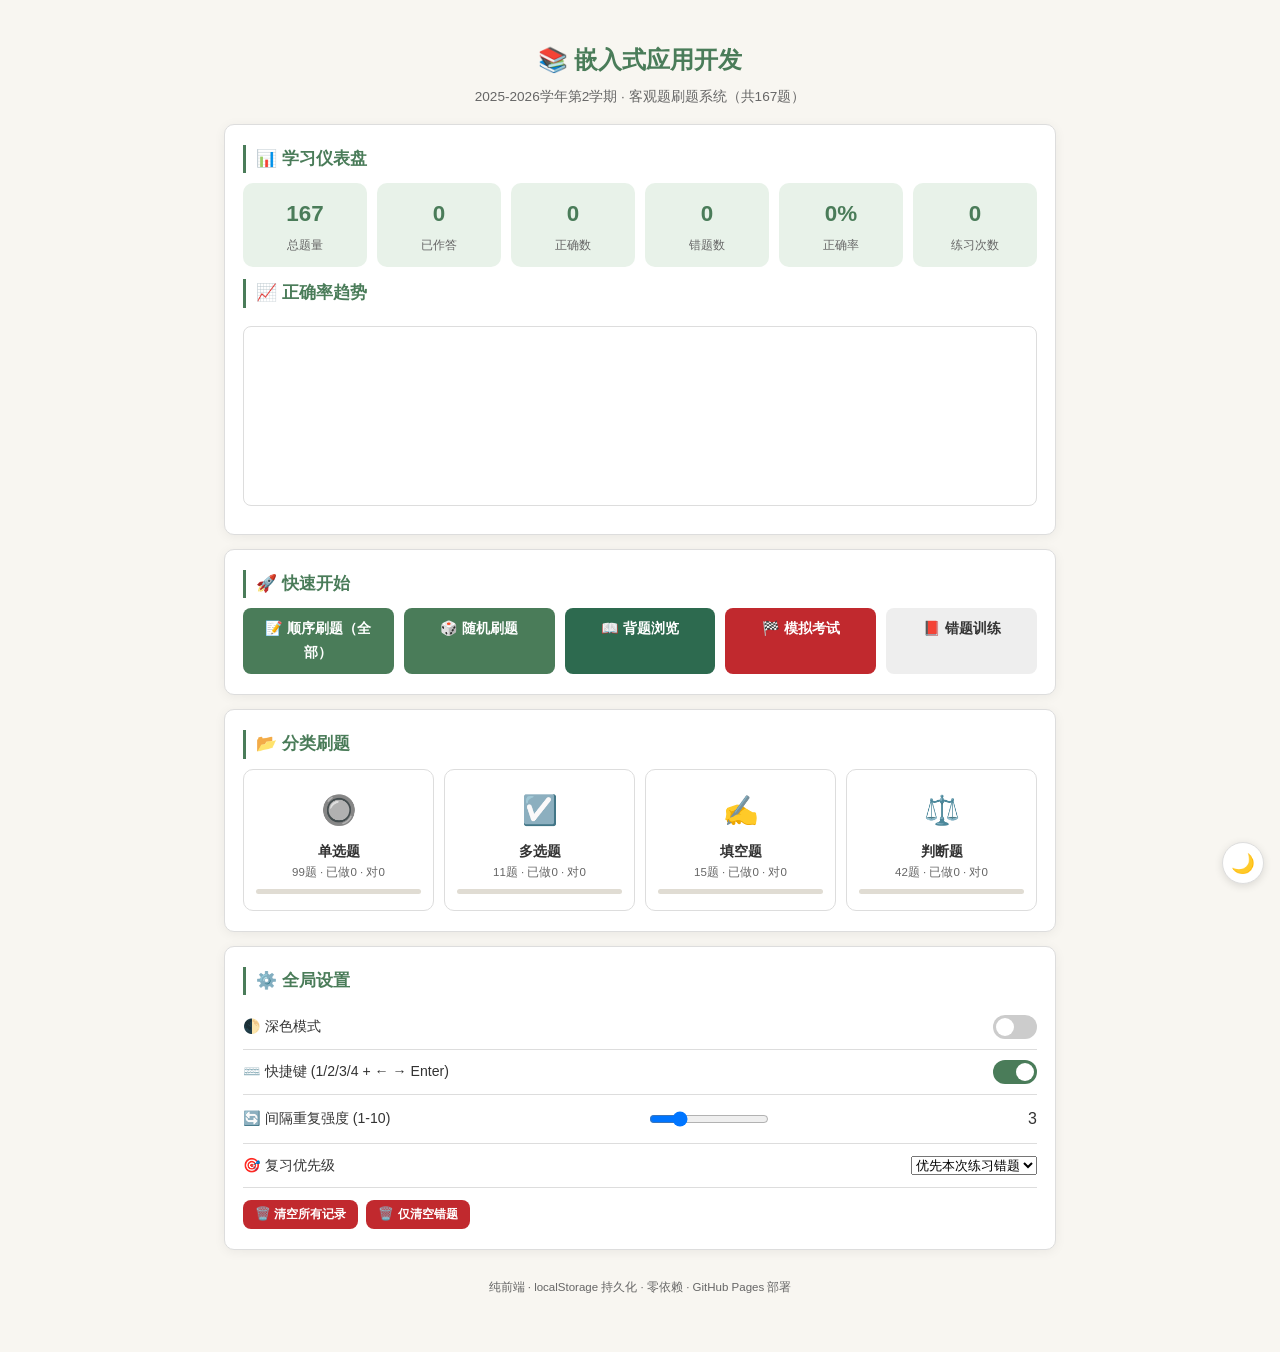
==== index.html @ 5c4a4a1e "feat: 嵌入式应用开发刷题系统 - 167道题库全功能上线" ====
<!DOCTYPE html>
<html lang="zh-CN">
<head>
  <meta charset="UTF-8">
  <meta name="viewport" content="width=device-width, initial-scale=1.0">
  <title>嵌入式应用开发 · 刷题系统</title>
  <link rel="stylesheet" href="css/style.css">
</head>
<body>
  <div class="container">
    <header class="header">
      <h1>📚 嵌入式应用开发</h1>
      <p class="subtitle">2025-2026学年第2学期 · 客观题刷题系统（共167题）</p>
    </header>
    <!-- 统计仪表盘 -->
    <div class="card">
      <h2>📊 学习仪表盘</h2>
      <div class="stat-grid" id="statGrid">
        <div class="stat-item"><div class="stat-num" id="stTotal">167</div><div class="stat-label">总题量</div></div>
        <div class="stat-item"><div class="stat-num" id="stAnswered">0</div><div class="stat-label">已作答</div></div>
        <div class="stat-item"><div class="stat-num" id="stCorrect">0</div><div class="stat-label">正确数</div></div>
        <div class="stat-item"><div class="stat-num" id="stWrong">0</div><div class="stat-label">错题数</div></div>
        <div class="stat-item"><div class="stat-num" id="stAccuracy">0%</div><div class="stat-label">正确率</div></div>
        <div class="stat-item"><div class="stat-num" id="stSessions">0</div><div class="stat-label">练习次数</div></div>
      </div>
      <!-- 趋势图 -->
      <h3 style="margin-top:12px;">📈 正确率趋势</h3>
      <canvas class="trend-chart" id="trendChart" width="600" height="180"></canvas>
    </div>
    <!-- 三大模式入口 -->
    <div class="card">
      <h2>🚀 快速开始</h2>
      <div style="display:grid;grid-template-columns:repeat(auto-fit,minmax(130px,1fr));gap:10px;">
        <a href="exam.html?type=all" class="btn btn-primary btn-block">📝 顺序刷题（全部）</a>
        <a href="exam.html?type=all&random=1" class="btn btn-primary btn-block">🎲 随机刷题</a>
        <a href="exam.html?type=all&mode=review" class="btn btn-success btn-block">📖 背题浏览</a>
        <a href="exam.html?type=all&mode=exam" class="btn btn-danger btn-block">🏁 模拟考试</a>
        <a href="wrong.html" class="btn btn-secondary btn-block">📕 错题训练 <span id="wrongBadge" class="badge badge-danger" style="display:none;">0</span></a>
      </div>
    </div>
    <!-- 题型入口 -->
    <div class="card">
      <h2>📂 分类刷题</h2>
      <div class="type-grid" id="typeGrid"></div>
    </div>
    <!-- 全局设置 -->
    <div class="card">
      <h2>⚙️ 全局设置</h2>
      <div class="setting-row">
        <label>🌓 深色模式</label>
        <label class="toggle-sw"><input type="checkbox" id="darkSwitch" onchange="DarkMode.toggle()"><span class="toggle-slider"></span></label>
      </div>
      <div class="setting-row">
        <label>⌨️ 快捷键 (1/2/3/4 + ← → Enter)</label>
        <label class="toggle-sw"><input type="checkbox" id="hkSwitch" checked onchange="toggleHotkey(this.checked)"><span class="toggle-slider"></span></label>
      </div>
      <div class="setting-row">
        <label>🔄 间隔重复强度 (1-10)</label>
        <input type="range" id="spacedIntensity" min="1" max="10" value="3" onchange="updateSpacedIntensity(this.value)">
        <span id="intensityLabel">3</span>
      </div>
      <div class="setting-row">
        <label>🎯 复习优先级</label>
        <select id="reviewPriority" onchange="updateReviewPriority(this.value)">
          <option value="recent">优先本次练习错题</option>
          <option value="all">优先全部历史错题</option>
        </select>
      </div>
      <div class="btn-group mt-12">
        <button class="btn btn-danger btn-sm" onclick="confirmClear('all')">🗑️ 清空所有记录</button>
        <button class="btn btn-danger btn-sm" onclick="confirmClear('wrong')">🗑️ 仅清空错题</button>
      </div>
    </div>
    <footer class="footer"><p>纯前端 · localStorage 持久化 · 零依赖 · GitHub Pages 部署</p></footer>
  </div>
  <!-- 确认弹窗 -->
  <div class="modal-overlay" id="confirmModal" style="display:none;">
    <div class="modal-box">
      <h3 id="confirmTitle">确认操作</h3>
      <p id="confirmMsg"></p>
      <div class="modal-actions">
        <button class="btn btn-secondary btn-sm" onclick="closeModal()">取消</button>
        <button class="btn btn-danger btn-sm" id="confirmOk" onclick="execClear()">确认清除</button>
      </div>
    </div>
  </div>
  <script src="js/question.js"></script>
  <script src="js/storage.js"></script>
  <script src="js/common.js"></script>
  <script src="js/darkmode.js"></script>
  <script>
    Storage.init(); DarkMode.init();
    // 同步设置面板
    (function() {
      const pref = Storage.getPref();
      document.getElementById('darkSwitch').checked = pref.darkMode || false;
      document.getElementById('hkSwitch').checked = pref.hotkeyEnabled !== false;
      document.getElementById('spacedIntensity').value = pref.spacedIntensity || 3;
      document.getElementById('intensityLabel').textContent = pref.spacedIntensity || 3;
      document.getElementById('reviewPriority').value = pref.reviewPriority || 'recent';
    })();
    window.toggleHotkey = function(v) { Storage.setPref({ hotkeyEnabled: v }); };
    window.updateSpacedIntensity = function(v) {
      document.getElementById('intensityLabel').textContent = v;
      Storage.setPref({ spacedIntensity: parseInt(v) });
    };
    window.updateReviewPriority = function(v) { Storage.setPref({ reviewPriority: v }); };
    // 确认弹窗
    let clearTarget = '';
    window.confirmClear = function(type) {
      clearTarget = type;
      const modal = document.getElementById('confirmModal');
      const title = document.getElementById('confirmTitle');
      const msg = document.getElementById('confirmMsg');
      if (type === 'all') {
        title.textContent = '清空所有记录';
        msg.textContent = '确定要清空所有作答记录、错题本和统计数据吗？此操作不可恢复！';
      } else {
        title.textContent = '清空错题本';
        msg.textContent = '确定要清空所有错题记录吗？作答记录和统计将保留。';
      }
      modal.style.display = 'flex';
    };
    window.closeModal = function() { document.getElementById('confirmModal').style.display = 'none'; };
    window.execClear = function() {
      if (clearTarget === 'all') { Storage.clearAllAnswers(); Storage.clearAllWrong(); Storage.clearProgress(); }
      else if (clearTarget === 'wrong') { Storage.clearAllWrong(); }
      document.getElementById('confirmModal').style.display = 'none';
      location.reload();
    };
    // 统计渲染
    (function renderDashboard() {
      let answered = 0, correct = 0;
      questionList.forEach(q => {
        const ans = Storage.getAnswer(q.id);
        if (ans) { answered++; if (Storage.checkCorrect(q.id, ans)) correct++; }
      });
      const wrongCount = Storage.getWrongList().length;
      document.getElementById('stTotal').textContent = questionList.length;
      document.getElementById('stAnswered').textContent = answered;
      document.getElementById('stCorrect').textContent = correct;
      document.getElementById('stWrong').textContent = answered - correct;
      document.getElementById('stAccuracy').textContent = answered > 0 ? ((correct / answered) * 100).toFixed(1) + '%' : '0%';
      const stats = Storage.getStats();
      document.getElementById('stSessions').textContent = stats.totalSessions || 0;
      const wb = document.getElementById('wrongBadge');
      if (wrongCount > 0) { wb.style.display = 'inline-block'; wb.textContent = wrongCount; }
      else wb.style.display = 'none';
      // 趋势图
      const canvas = document.getElementById('trendChart');
      if (stats.accuracyHistory && stats.accuracyHistory.length > 0) {
        const data = stats.accuracyHistory.map(d => ({ accuracy: d.accuracy }));
        App.drawTrendChart(canvas, data);
      }
      // 题型入口
      const grid = document.getElementById('typeGrid');
      const types = ['radio', 'checkbox', 'fill', 'judge'];
      types.forEach(t => {
        const qs = questionList.filter(q => q.type === t);
        let ans = 0, corr = 0;
        qs.forEach(q => { const a = Storage.getAnswer(q.id); if (a) { ans++; if (Storage.checkCorrect(q.id, a)) corr++; } });
        const pct = qs.length > 0 ? Math.round((ans / qs.length) * 100) : 0;
        grid.innerHTML += `<a href="exam.html?type=${t}" class="type-card">
          <div class="type-icon">${App.getTypeIcon(t)}</div>
          <div class="type-name">${App.getTypeName(t)}</div>
          <div class="type-count">${qs.length}题 · 已做${ans} · 对${corr}</div>
          <div class="type-progress"><div class="fill-bar" style="width:${pct}%"></div></div></a>`;
      });
    })();
  </script>
</body>
</html>
---- css/style.css ----
/* ============================================
   嵌入式应用开发刷题系统 - 完整样式表
   浅色主题 + 深色主题 + 响应式
   ============================================ */
:root {
  --bg: #f8f6f1; --card: #ffffff; --text: #333333; --text2: #666666;
  --primary: #4a7c59; --primary-light: #e8f2e9; --primary-dark: #3a6647;
  --success: #2d6a4f; --success-bg: #d8f3dc; --success-border: #95d5b2;
  --danger: #c1292e; --danger-bg: #ffe5e5; --danger-border: #f5a3a3;
  --warn: #e09f3e; --warn-bg: #fff3cd; --border: #ddd; --shadow: 0 2px 12px rgba(0,0,0,0.06);
  --radius: 10px; --font: 'Segoe UI','PingFang SC','Microsoft YaHei',sans-serif;
  --mono: 'Cascadia Code','Consolas',monospace; --max-w: 860px;
  --toolbar-bg: #fff; --btn-bg: #eee; --btn-hover: #ddd;
}
body.dark {
  --bg: #1a1a2e; --card: #252547; --text: #e0e0e0; --text2: #999;
  --primary: #6abf8a; --primary-light: #1e3a2f; --primary-dark: #5aaf7a;
  --success: #52b788; --success-bg: #1b3a2b; --success-border: #2d6a4f;
  --danger: #f87171; --danger-bg: #3b1e1e; --danger-border: #7f1d1d;
  --warn: #fbbf24; --warn-bg: #3b2e0a; --border: #3a3a5c; --shadow: 0 2px 12px rgba(0,0,0,0.3);
  --toolbar-bg: #252547; --btn-bg: #333355; --btn-hover: #444466;
}
*,*::before,*::after{box-sizing:border-box;margin:0;padding:0}
html{font-size:16px;scroll-behavior:smooth}
body{font-family:var(--font);background:var(--bg);color:var(--text);line-height:1.7;min-height:100vh;transition:background .3s,color .3s}
.container{max-width:var(--max-w);margin:0 auto;padding:16px 14px 40px}
.header{text-align:center;padding:24px 12px 16px}
.header h1{font-size:1.5rem;font-weight:700;color:var(--primary);margin-bottom:4px}
.subtitle{font-size:.85rem;color:var(--text2)}
.card{background:var(--card);border:1px solid var(--border);border-radius:var(--radius);box-shadow:var(--shadow);padding:20px 18px;margin-bottom:14px;transition:background .3s,border-color .3s}
.card h2,.card h3{font-size:1.05rem;margin-bottom:10px;color:var(--primary);border-left:3px solid var(--primary);padding-left:10px}
.btn{display:inline-block;padding:9px 18px;border:none;border-radius:8px;font-size:.88rem;font-weight:600;cursor:pointer;text-decoration:none;text-align:center;transition:all .15s;font-family:var(--font)}
.btn-primary{background:var(--primary);color:#fff}.btn-primary:hover{opacity:.85}
.btn-secondary{background:var(--btn-bg);color:var(--text)}.btn-secondary:hover{background:var(--btn-hover)}
.btn-danger{background:var(--danger);color:#fff}.btn-danger:hover{opacity:.85}
.btn-success{background:var(--success);color:#fff}.btn-success:hover{opacity:.85}
.btn-sm{padding:6px 12px;font-size:.78rem}.btn-block{display:block;width:100%}
.btn-group{display:flex;flex-wrap:wrap;gap:8px}
/* Stats grid */
.stat-grid{display:grid;grid-template-columns:repeat(auto-fit,minmax(90px,1fr));gap:10px;margin-bottom:12px}
.stat-item{text-align:center;padding:12px 6px;background:var(--primary-light);border-radius:var(--radius)}
.stat-num{font-size:1.4rem;font-weight:700;color:var(--primary)}
.stat-label{font-size:.72rem;color:var(--text2);margin-top:2px}
/* Type cards */
.type-grid{display:grid;grid-template-columns:repeat(auto-fit,minmax(130px,1fr));gap:10px}
.type-card{display:block;background:var(--card);border:1px solid var(--border);border-radius:var(--radius);padding:16px 12px;text-align:center;text-decoration:none;color:var(--text);transition:transform .15s,box-shadow .15s}
.type-card:hover{transform:translateY(-2px);box-shadow:0 4px 16px rgba(0,0,0,.1)}
.type-icon{font-size:1.8rem;margin-bottom:4px}
.type-name{font-weight:600;font-size:.9rem}.type-count{font-size:.72rem;color:var(--text2)}
.type-progress{height:5px;background:#e0dcd3;border-radius:3px;overflow:hidden;margin-top:6px}
.type-progress .fill-bar{height:100%;background:var(--primary);border-radius:3px;transition:width .3s}
/* Toolbar */
.toolbar{display:flex;flex-wrap:wrap;gap:8px;align-items:center;padding:10px 0;border-bottom:1px solid var(--border);margin-bottom:12px;background:var(--toolbar-bg);position:sticky;top:0;z-index:100}
.filter-group{display:flex;gap:4px;flex-wrap:wrap}
.filter-btn{padding:5px 12px;border:1px solid var(--border);border-radius:18px;background:var(--card);font-size:.78rem;cursor:pointer;white-space:nowrap;color:var(--text);transition:all .15s}
.filter-btn.active{background:var(--primary);color:#fff;border-color:var(--primary)}
.tool-actions{margin-left:auto;display:flex;gap:8px;align-items:center;flex-wrap:wrap}
/* Progress bar */
.progress-bar{width:100%;height:8px;background:#e0dcd3;border-radius:4px;overflow:hidden;margin-bottom:8px}
.progress-bar .fill{height:100%;background:var(--primary);border-radius:4px;transition:width .3s}
.progress-text{font-size:.8rem;color:var(--text2);margin-bottom:8px;display:flex;justify-content:space-between}
/* Question card */
.q-card{background:var(--card);border:2px solid var(--border);border-radius:var(--radius);box-shadow:var(--shadow);padding:20px 18px;margin-bottom:12px;min-height:180px;transition:border-color .2s}
.q-card.correct{border-color:var(--success);background:var(--success-bg)}
.q-card.wrong{border-color:var(--danger);background:var(--danger-bg)}
.q-header{display:flex;justify-content:space-between;align-items:center;margin-bottom:10px}
.q-badge{font-size:.72rem;background:var(--primary-light);color:var(--primary);padding:2px 10px;border-radius:10px;font-weight:600}
.q-id{font-size:.8rem;color:var(--text2)}
.q-title{font-size:.98rem;font-weight:500;margin-bottom:10px;line-height:1.7;word-break:break-word}
.q-img-wrap{text-align:center;margin-bottom:10px}
.q-img-wrap img{max-width:100%;max-height:350px;border-radius:6px;border:1px solid var(--border)}
/* Options */
.options-list{list-style:none;display:flex;flex-direction:column;gap:7px;margin-bottom:12px}
.opt-item{display:flex;align-items:flex-start;gap:10px;padding:10px 14px;border:1px solid var(--border);border-radius:8px;cursor:pointer;transition:all .15s;background:var(--card)}
.opt-item:hover{background:var(--btn-bg)}
.opt-item.selected{background:var(--primary-light);border-color:var(--primary)}
.opt-item.correct-opt{background:var(--success-bg);border-color:var(--success)}
.opt-item.wrong-opt{background:var(--danger-bg);border-color:var(--danger)}
.opt-letter{font-weight:700;min-width:22px;color:var(--primary);font-size:.9rem}
.opt-text{flex:1;word-break:break-word;font-size:.9rem}
/* Fill */
.fill-area textarea{width:100%;min-height:72px;padding:10px;border:1px solid var(--border);border-radius:8px;font-family:var(--font);font-size:.9rem;resize:vertical;background:var(--card);color:var(--text)}
.fill-area textarea:focus{outline:none;border-color:var(--primary)}
.fill-hint{font-size:.72rem;color:var(--text2);margin-top:3px}
/* Judge */
.judge-actions{display:flex;gap:10px;margin-bottom:12px}
.judge-btn{flex:1;padding:11px;border:2px solid var(--border);border-radius:8px;font-size:.95rem;font-weight:600;cursor:pointer;background:var(--card);color:var(--text);transition:all .15s}
.judge-btn:hover{background:var(--btn-bg)}
.judge-btn.sel-right{border-color:var(--success);background:var(--success-bg);color:var(--success)}
.judge-btn.sel-wrong{border-color:var(--danger);background:var(--danger-bg);color:var(--danger)}
/* Answer reveal */
.answer-box{margin-top:10px;padding:12px 14px;background:var(--primary-light);border-radius:8px;border-left:3px solid var(--primary);font-size:.85rem}
.answer-box .ref{font-weight:600;color:var(--primary)}
.answer-box .user{color:var(--text2)}
/* Note & Tags */
.note-area{margin-top:10px}
.note-area textarea{width:100%;min-height:50px;padding:8px;border:1px solid var(--border);border-radius:6px;font-size:.82rem;resize:vertical;background:var(--card);color:var(--text);font-family:var(--font)}
.note-area textarea:focus{outline:none;border-color:var(--primary)}
.tag-area{display:flex;flex-wrap:wrap;gap:6px;margin-top:8px;align-items:center}
.tag{display:inline-block;padding:3px 10px;border-radius:12px;font-size:.72rem;cursor:pointer;border:1px solid var(--border);background:var(--btn-bg);color:var(--text);transition:all .15s}
.tag.active{background:var(--primary);color:#fff;border-color:var(--primary)}
.tag-add-btn{padding:3px 10px;font-size:.72rem;border:1px dashed var(--border);border-radius:12px;cursor:pointer;background:none;color:var(--text2)}
.collect-btn{font-size:.88rem;cursor:pointer;padding:4px 10px;border:1px solid var(--border);border-radius:14px;background:var(--card);color:var(--text);transition:all .15s}
.collect-btn.active{background:var(--warn-bg);border-color:var(--warn);color:var(--warn)}
/* Answer sheet grid */
.sheet-grid{display:flex;flex-wrap:wrap;gap:4px;margin-bottom:10px}
.sheet-item{width:32px;height:32px;display:flex;align-items:center;justify-content:center;border-radius:6px;font-size:.7rem;font-weight:600;cursor:pointer;border:1px solid var(--border);transition:all .15s;color:var(--text);background:var(--card)}
.sheet-item:hover{transform:scale(1.1)}
.sheet-item.done-correct{background:var(--success-bg);border-color:var(--success);color:var(--success)}
.sheet-item.done-wrong{background:var(--danger-bg);border-color:var(--danger);color:var(--danger)}
.sheet-item.current{border-width:2px;border-color:var(--primary);box-shadow:0 0 0 2px var(--primary-light)}
/* Modal */
.modal-overlay{position:fixed;top:0;left:0;right:0;bottom:0;background:rgba(0,0,0,.4);z-index:999;display:flex;align-items:center;justify-content:center}
.modal-box{background:var(--card);border-radius:var(--radius);padding:24px;max-width:420px;width:90%;box-shadow:0 8px 30px rgba(0,0,0,.2);color:var(--text)}
.modal-box h3{margin-bottom:12px;border:none;padding:0;font-size:1.1rem}
.modal-box p{margin-bottom:14px;font-size:.88rem;color:var(--text2)}
.modal-actions{display:flex;gap:10px;justify-content:flex-end}
/* Toggle switch */
.toggle-sw{position:relative;display:inline-block;width:44px;height:24px}
.toggle-sw input{opacity:0;width:0;height:0}
.toggle-slider{position:absolute;cursor:pointer;top:0;left:0;right:0;bottom:0;background:#ccc;border-radius:24px;transition:.3s}
.toggle-slider:before{content:"";position:absolute;height:18px;width:18px;left:3px;bottom:3px;background:#fff;border-radius:50%;transition:.3s}
input:checked+.toggle-slider{background:var(--primary)}
input:checked+.toggle-slider:before{transform:translateX(20px)}
/* Nav buttons */
.nav-row{display:flex;gap:8px;flex-wrap:wrap;align-items:center;margin-top:8px}
.nav-info{margin-left:auto;font-size:.8rem;color:var(--text2)}
/* Chart */
.chart-wrap{position:relative;width:160px;height:160px;margin:0 auto 12px}
.chart-wrap canvas{width:100%;height:100%}
/* Trend chart */
.trend-chart{width:100%;height:180px;border:1px solid var(--border);border-radius:8px;margin-top:8px}
/* Wrong list */
.wrong-list{list-style:none}
.wrong-item{display:flex;align-items:center;gap:8px;padding:10px 12px;border-bottom:1px solid var(--border);cursor:pointer;transition:background .15s;flex-wrap:wrap}
.wrong-item:hover{background:var(--btn-bg)}
.wrong-item .wi-id{font-weight:700;font-size:.85rem;min-width:36px;color:var(--primary)}
.wrong-item .wi-badge{font-size:.68rem;padding:1px 8px;border-radius:10px;white-space:nowrap}
.wrong-item .wi-badge.wrong-num{background:var(--danger-bg);color:var(--danger)}
.wrong-item .wi-title{flex:1;font-size:.82rem;overflow:hidden;text-overflow:ellipsis;white-space:nowrap;min-width:0}
.wrong-item .wi-stats{font-size:.7rem;color:var(--text2);white-space:nowrap}
/* Sort controls */
.sort-ctrl{display:flex;gap:6px;align-items:center;font-size:.78rem}
.sort-ctrl select{padding:4px 8px;border:1px solid var(--border);border-radius:6px;background:var(--card);color:var(--text);font-size:.78rem}
/* Setting panel */
.setting-row{display:flex;justify-content:space-between;align-items:center;padding:10px 0;border-bottom:1px solid var(--border);flex-wrap:wrap;gap:6px}
.setting-row label{font-size:.88rem;font-weight:500}
.setting-row .desc{font-size:.72rem;color:var(--text2);width:100%}
.setting-row input[type=range]{width:120px}
.setting-row input[type=number]{width:70px;padding:4px 8px;border:1px solid var(--border);border-radius:6px;text-align:center;background:var(--card);color:var(--text);font-size:.82rem}
/* Badge */
.badge{display:inline-block;padding:2px 8px;border-radius:10px;font-size:.68rem;font-weight:600}
.badge-primary{background:var(--primary-light);color:var(--primary)}
.badge-danger{background:var(--danger-bg);color:var(--danger)}
.badge-success{background:var(--success-bg);color:var(--success)}
.badge-warn{background:var(--warn-bg);color:var(--warn)}
/* Empty */
.empty{text-align:center;padding:36px 12px;color:var(--text2)}
.empty-icon{font-size:2.5rem;margin-bottom:8px}
/* Footer */
.footer{text-align:center;padding:14px;font-size:.72rem;color:var(--text2)}
/* Utility */
.text-center{text-align:center}.mt-8{margin-top:8px}.mt-12{margin-top:12px}.mb-8{margin-bottom:8px}.mb-12{margin-bottom:12px}.flex-wrap{display:flex;flex-wrap:wrap;gap:8px;align-items:center}
/* Report */
.report-hero{text-align:center;padding:16px 0}
.score-circle{width:140px;height:140px;margin:0 auto 12px;position:relative}
.score-circle canvas{width:100%;height:100%}
.score-value{position:absolute;top:50%;left:50%;transform:translate(-50%,-50%);font-size:2rem;font-weight:700;color:var(--primary)}
.report-stats{display:grid;grid-template-columns:repeat(auto-fit,minmax(80px,1fr));gap:8px;text-align:center;margin-top:12px}
/* Inline inputs */
.inline-input{padding:6px 10px;border:1px solid var(--border);border-radius:6px;font-size:.82rem;background:var(--card);color:var(--text);width:80px;text-align:center}
.inline-input:focus{outline:none;border-color:var(--primary)}
/* Responsive */
@media(max-width:600px){
  .container{padding:10px 8px 30px}
  .header h1{font-size:1.25rem}
  .card{padding:14px 10px}
  .q-card{padding:14px 10px}
  .stat-grid{grid-template-columns:repeat(3,1fr);gap:6px}
  .type-grid{grid-template-columns:1fr 1fr;gap:8px}
  .toolbar{flex-direction:column;align-items:flex-start}
  .tool-actions{margin-left:0}
  .sheet-item{width:28px;height:28px;font-size:.65rem}
  .opt-item{padding:8px 10px}
  .q-title{font-size:.9rem}
}
@media(max-width:380px){
  .stat-grid{grid-template-columns:repeat(3,1fr)}
  .type-grid{grid-template-columns:1fr}
  .filter-btn{padding:4px 8px;font-size:.7rem}
}
/* ===== Dark mode toggle button ===== */
.dark-toggle{position:fixed;bottom:16px;right:16px;width:42px;height:42px;border-radius:50%;background:var(--card);border:1px solid var(--border);font-size:1.2rem;cursor:pointer;z-index:200;box-shadow:0 2px 8px rgba(0,0,0,.12);display:flex;align-items:center;justify-content:center;transition:all .3s}
.dark-toggle:hover{transform:scale(1.1)}
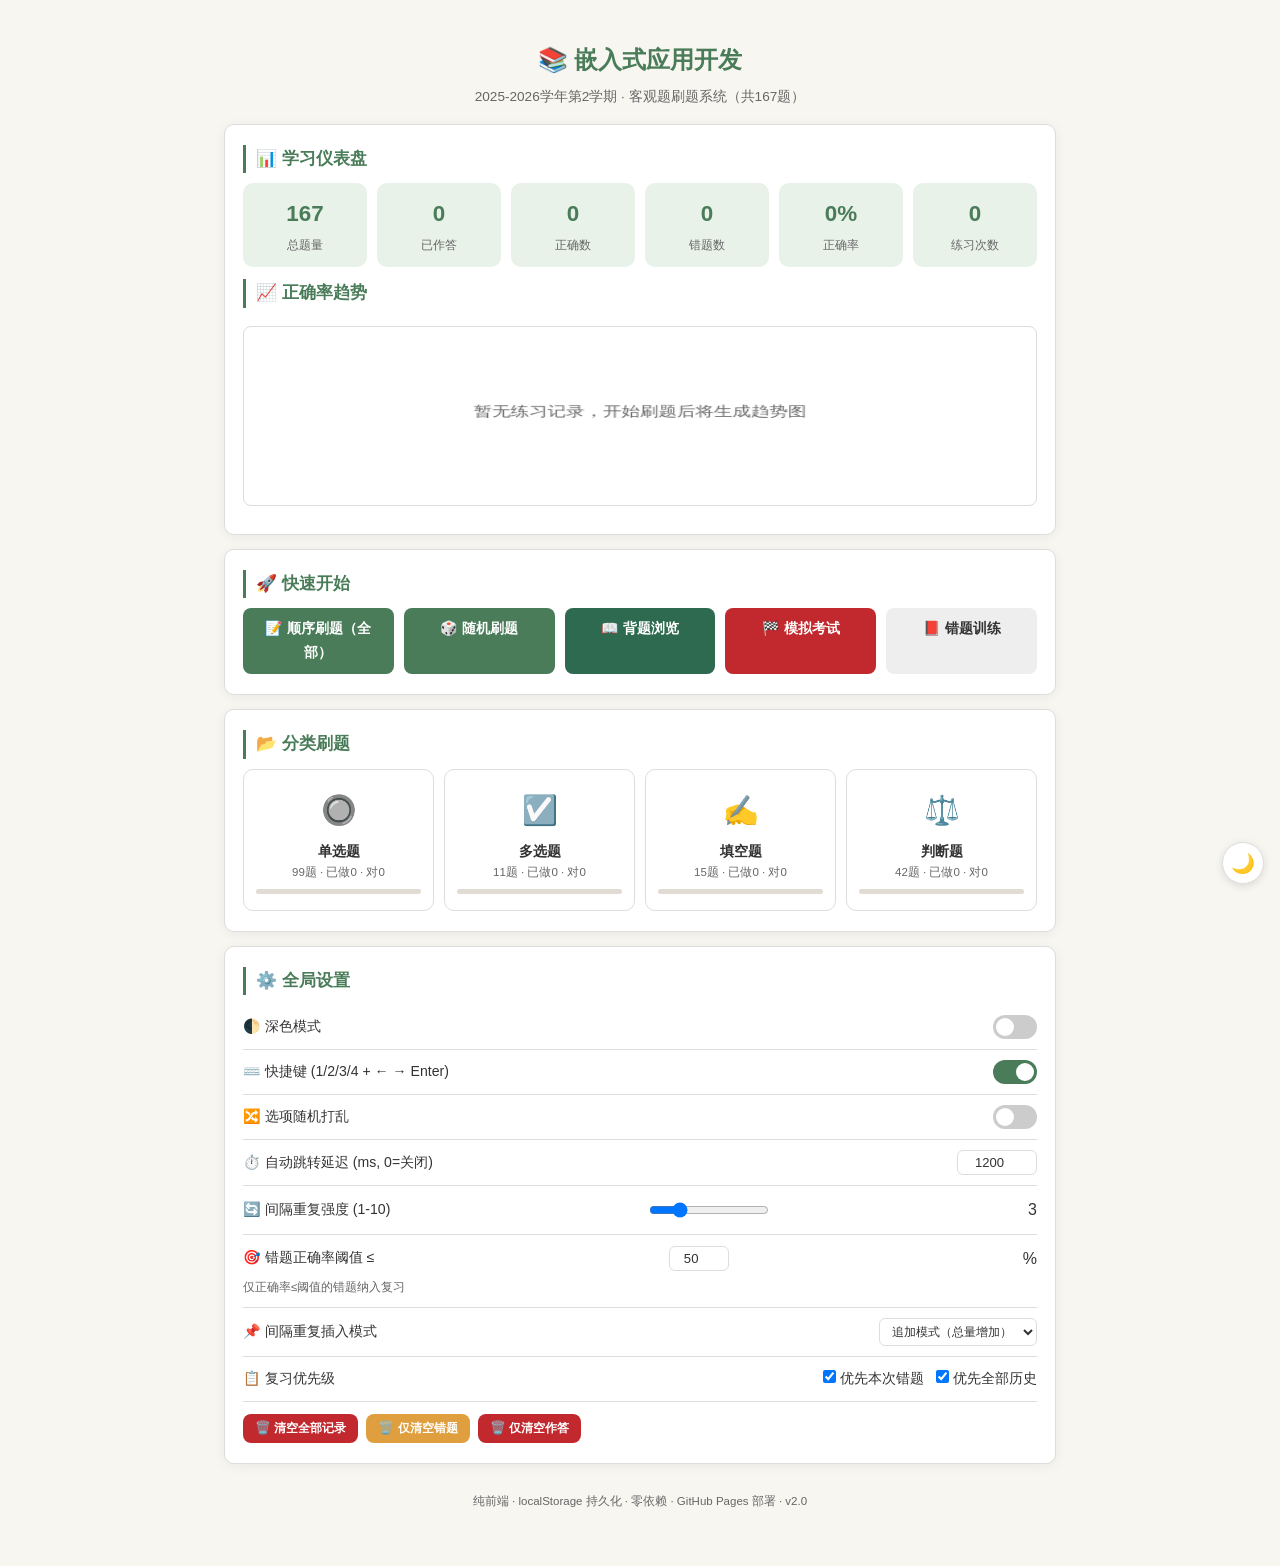
==== commit 0ba3b940: "自定义修改更新" ====
--- a/index.html
+++ b/index.html
@@ -12,6 +12,7 @@
       <h1>📚 嵌入式应用开发</h1>
       <p class="subtitle">2025-2026学年第2学期 · 客观题刷题系统（共167题）</p>
     </header>
+
     <!-- 统计仪表盘 -->
     <div class="card">
       <h2>📊 学习仪表盘</h2>
@@ -23,11 +24,12 @@
         <div class="stat-item"><div class="stat-num" id="stAccuracy">0%</div><div class="stat-label">正确率</div></div>
         <div class="stat-item"><div class="stat-num" id="stSessions">0</div><div class="stat-label">练习次数</div></div>
       </div>
-      <!-- 趋势图 -->
+      <!-- 趋势图 v2.0 -->
       <h3 style="margin-top:12px;">📈 正确率趋势</h3>
       <canvas class="trend-chart" id="trendChart" width="600" height="180"></canvas>
     </div>
-    <!-- 三大模式入口 -->
+
+    <!-- 快速开始 -->
     <div class="card">
       <h2>🚀 快速开始</h2>
       <div style="display:grid;grid-template-columns:repeat(auto-fit,minmax(130px,1fr));gap:10px;">
@@ -38,12 +40,14 @@
         <a href="wrong.html" class="btn btn-secondary btn-block">📕 错题训练 <span id="wrongBadge" class="badge badge-danger" style="display:none;">0</span></a>
       </div>
     </div>
-    <!-- 题型入口 -->
+
+    <!-- 分类入口 -->
     <div class="card">
       <h2>📂 分类刷题</h2>
       <div class="type-grid" id="typeGrid"></div>
     </div>
-    <!-- 全局设置 -->
+
+    <!-- 全局设置 v2.0 -->
     <div class="card">
       <h2>⚙️ 全局设置</h2>
       <div class="setting-row">
@@ -55,24 +59,46 @@
         <label class="toggle-sw"><input type="checkbox" id="hkSwitch" checked onchange="toggleHotkey(this.checked)"><span class="toggle-slider"></span></label>
       </div>
       <div class="setting-row">
+        <label>🔀 选项随机打乱</label>
+        <label class="toggle-sw"><input type="checkbox" id="randomOptSwitch" onchange="toggleRandomOpt(this.checked)"><span class="toggle-slider"></span></label>
+      </div>
+      <div class="setting-row">
+        <label>⏱️ 自动跳转延迟 (ms, 0=关闭)</label>
+        <input type="number" class="inline-input" id="autoJumpDelay" value="1200" min="0" max="5000" step="100" onchange="updateAutoJump(this.value)" style="width:80px;">
+      </div>
+      <div class="setting-row">
         <label>🔄 间隔重复强度 (1-10)</label>
-        <input type="range" id="spacedIntensity" min="1" max="10" value="3" onchange="updateSpacedIntensity(this.value)">
+        <input type="range" id="spacedIntensity" min="1" max="10" value="3" onchange="updateSpIntensity(this.value)">
         <span id="intensityLabel">3</span>
       </div>
       <div class="setting-row">
-        <label>🎯 复习优先级</label>
-        <select id="reviewPriority" onchange="updateReviewPriority(this.value)">
-          <option value="recent">优先本次练习错题</option>
-          <option value="all">优先全部历史错题</option>
+        <label>🎯 错题正确率阈值 ≤ </label>
+        <input type="number" class="inline-input" id="wrongThreshold" value="50" min="0" max="100" onchange="updateWrongThreshold(this.value)" style="width:60px;"> %
+        <span class="desc">仅正确率≤阈值的错题纳入复习</span>
+      </div>
+      <div class="setting-row">
+        <label>📌 间隔重复插入模式</label>
+        <select id="insertMode" onchange="updateInsertMode(this.value)" style="padding:5px 8px;border:1px solid var(--border);border-radius:6px;background:var(--card);color:var(--text);font-size:.78rem;">
+          <option value="replace">替换模式（总量不变）</option>
+          <option value="append">追加模式（总量增加）</option>
         </select>
       </div>
+      <div class="setting-row">
+        <label>📋 复习优先级</label>
+        <div style="display:flex;gap:12px;font-size:.78rem;">
+          <label><input type="checkbox" id="prefRecent" checked onchange="updatePriority()"> 优先本次错题</label>
+          <label><input type="checkbox" id="prefAllHistory" checked onchange="updatePriority()"> 优先全部历史</label>
+        </div>
+      </div>
       <div class="btn-group mt-12">
-        <button class="btn btn-danger btn-sm" onclick="confirmClear('all')">🗑️ 清空所有记录</button>
-        <button class="btn btn-danger btn-sm" onclick="confirmClear('wrong')">🗑️ 仅清空错题</button>
-      </div>
-    </div>
-    <footer class="footer"><p>纯前端 · localStorage 持久化 · 零依赖 · GitHub Pages 部署</p></footer>
+        <button class="btn btn-danger btn-sm" onclick="confirmClear('all')">🗑️ 清空全部记录</button>
+        <button class="btn btn-warn btn-sm" onclick="confirmClear('wrong')">🗑️ 仅清空错题</button>
+        <button class="btn btn-danger btn-sm" onclick="confirmClear('answers')">🗑️ 仅清空作答</button>
+      </div>
+    </div>
+    <footer class="footer"><p>纯前端 · localStorage 持久化 · 零依赖 · GitHub Pages 部署 · v2.0</p></footer>
   </div>
+
   <!-- 确认弹窗 -->
   <div class="modal-overlay" id="confirmModal" style="display:none;">
     <div class="modal-box">
@@ -84,81 +110,131 @@
       </div>
     </div>
   </div>
+
   <script src="js/question.js"></script>
   <script src="js/storage.js"></script>
   <script src="js/common.js"></script>
   <script src="js/darkmode.js"></script>
   <script>
-    Storage.init(); DarkMode.init();
-    // 同步设置面板
+    Storage.init();
+    DarkMode.init();
+
+    // ========== 同步设置面板 v2.0 ==========
     (function() {
       const pref = Storage.getPref();
       document.getElementById('darkSwitch').checked = pref.darkMode || false;
       document.getElementById('hkSwitch').checked = pref.hotkeyEnabled !== false;
+      document.getElementById('randomOptSwitch').checked = pref.randomOptions || false;
+      document.getElementById('autoJumpDelay').value = pref.autoJumpDelay !== undefined ? pref.autoJumpDelay : 1200;
       document.getElementById('spacedIntensity').value = pref.spacedIntensity || 3;
       document.getElementById('intensityLabel').textContent = pref.spacedIntensity || 3;
-      document.getElementById('reviewPriority').value = pref.reviewPriority || 'recent';
+      document.getElementById('wrongThreshold').value = pref.wrongThreshold !== undefined ? pref.wrongThreshold : 50;
+      document.getElementById('insertMode').value = pref.insertMode || 'append';
+      document.getElementById('prefRecent').checked = pref.preferRecentWrongs !== false;
+      document.getElementById('prefAllHistory').checked = pref.preferAllHistoryWrongs !== false;
     })();
+
+    // ========== 设置回调 ==========
     window.toggleHotkey = function(v) { Storage.setPref({ hotkeyEnabled: v }); };
-    window.updateSpacedIntensity = function(v) {
+    window.toggleRandomOpt = function(v) { Storage.setPref({ randomOptions: v }); };
+    window.updateAutoJump = function(v) {
+      Storage.setPref({ autoJumpDelay: parseInt(v) || 0 });
+    };
+    window.updateSpIntensity = function(v) {
       document.getElementById('intensityLabel').textContent = v;
       Storage.setPref({ spacedIntensity: parseInt(v) });
     };
-    window.updateReviewPriority = function(v) { Storage.setPref({ reviewPriority: v }); };
-    // 确认弹窗
+    window.updateWrongThreshold = function(v) {
+      Storage.setPref({ wrongThreshold: Math.max(0, Math.min(100, parseInt(v) || 50)) });
+    };
+    window.updateInsertMode = function(v) { Storage.setPref({ insertMode: v }); };
+    window.updatePriority = function() {
+      Storage.setPref({
+        preferRecentWrongs: document.getElementById('prefRecent').checked,
+        preferAllHistoryWrongs: document.getElementById('prefAllHistory').checked
+      });
+    };
+
+    // ========== 确认弹窗 ==========
     let clearTarget = '';
     window.confirmClear = function(type) {
       clearTarget = type;
-      const modal = document.getElementById('confirmModal');
       const title = document.getElementById('confirmTitle');
       const msg = document.getElementById('confirmMsg');
       if (type === 'all') {
-        title.textContent = '清空所有记录';
-        msg.textContent = '确定要清空所有作答记录、错题本和统计数据吗？此操作不可恢复！';
-      } else {
+        title.textContent = '清空全部记录';
+        msg.textContent = '⚠️ 确定要清空所有作答记录、错题本和统计数据吗？此操作不可恢复！';
+      } else if (type === 'wrong') {
         title.textContent = '清空错题本';
-        msg.textContent = '确定要清空所有错题记录吗？作答记录和统计将保留。';
+        msg.textContent = '确定清空所有错题记录和间隔重复数据吗？作答记录保留。';
+      } else if (type === 'answers') {
+        title.textContent = '清空作答记录';
+        msg.textContent = '确定清空全部作答记录吗？错题本保留。';
       }
-      modal.style.display = 'flex';
+      document.getElementById('confirmModal').style.display = 'flex';
     };
     window.closeModal = function() { document.getElementById('confirmModal').style.display = 'none'; };
     window.execClear = function() {
-      if (clearTarget === 'all') { Storage.clearAllAnswers(); Storage.clearAllWrong(); Storage.clearProgress(); }
-      else if (clearTarget === 'wrong') { Storage.clearAllWrong(); }
+      if (clearTarget === 'all') {
+        Storage.clearAllAnswers();
+        Storage.clearAllWrong();
+        Storage.clearProgress();
+        localStorage.removeItem('eq_global_stats');
+        localStorage.removeItem('eq_spaced_repeat');
+        localStorage.removeItem('eq_q_meta');
+      } else if (clearTarget === 'wrong') {
+        Storage.clearAllWrong();
+        localStorage.removeItem('eq_spaced_repeat');
+      } else if (clearTarget === 'answers') {
+        Storage.clearAllAnswers();
+      }
       document.getElementById('confirmModal').style.display = 'none';
       location.reload();
     };
-    // 统计渲染
+
+    // ========== 仪表盘渲染 v2.0 ==========
     (function renderDashboard() {
       let answered = 0, correct = 0;
       questionList.forEach(q => {
         const ans = Storage.getAnswer(q.id);
-        if (ans) { answered++; if (Storage.checkCorrect(q.id, ans)) correct++; }
+        if (ans) {
+          answered++;
+          if (Storage.checkCorrect(q.id, ans)) correct++;
+        }
       });
       const wrongCount = Storage.getWrongList().length;
       document.getElementById('stTotal').textContent = questionList.length;
       document.getElementById('stAnswered').textContent = answered;
       document.getElementById('stCorrect').textContent = correct;
       document.getElementById('stWrong').textContent = answered - correct;
-      document.getElementById('stAccuracy').textContent = answered > 0 ? ((correct / answered) * 100).toFixed(1) + '%' : '0%';
+      document.getElementById('stAccuracy').textContent =
+        answered > 0 ? (correct / answered * 100).toFixed(1) + '%' : '0%';
       const stats = Storage.getStats();
       document.getElementById('stSessions').textContent = stats.totalSessions || 0;
+
+      // 错题徽章
       const wb = document.getElementById('wrongBadge');
       if (wrongCount > 0) { wb.style.display = 'inline-block'; wb.textContent = wrongCount; }
       else wb.style.display = 'none';
-      // 趋势图
+
+      // v2.0: 趋势图（Canvas resize 后立即绘制）
       const canvas = document.getElementById('trendChart');
       if (stats.accuracyHistory && stats.accuracyHistory.length > 0) {
-        const data = stats.accuracyHistory.map(d => ({ accuracy: d.accuracy }));
-        App.drawTrendChart(canvas, data);
+        App.drawTrendChart(canvas, stats.accuracyHistory);
+      } else {
+        App.drawTrendChart(canvas, []);
       }
+
       // 题型入口
       const grid = document.getElementById('typeGrid');
       const types = ['radio', 'checkbox', 'fill', 'judge'];
       types.forEach(t => {
         const qs = questionList.filter(q => q.type === t);
         let ans = 0, corr = 0;
-        qs.forEach(q => { const a = Storage.getAnswer(q.id); if (a) { ans++; if (Storage.checkCorrect(q.id, a)) corr++; } });
+        qs.forEach(q => {
+          const a = Storage.getAnswer(q.id);
+          if (a) { ans++; if (Storage.checkCorrect(q.id, a)) corr++; }
+        });
         const pct = qs.length > 0 ? Math.round((ans / qs.length) * 100) : 0;
         grid.innerHTML += `<a href="exam.html?type=${t}" class="type-card">
           <div class="type-icon">${App.getTypeIcon(t)}</div>
@@ -169,4 +245,4 @@
     })();
   </script>
 </body>
-</html>+</html>
--- a/css/style.css
+++ b/css/style.css
@@ -184,6 +184,21 @@
   .opt-item{padding:8px 10px}
   .q-title{font-size:.9rem}
 }
+
+/* ===== v2.0 新增样式 ===== */
+.tag-active { background: var(--primary-light); border-color: var(--primary); color: var(--primary); font-weight: 600; }
+.tag-add { background: var(--success-bg); border-color: var(--success-border); color: var(--success); cursor: pointer; }
+.tag-star { background: #fff3cd; border-color: #e09f3e; color: #e09f3e; font-weight: 600; }
+.btn-warn { background: var(--warn); color: #fff; } .btn-warn:hover { opacity: .85; }
+.wi-tags { display: flex; gap: 2px; flex-wrap: wrap; min-width: 0; }
+.tool-actions .toggle-label { display: flex; align-items: center; gap: 4px; font-size: .78rem; cursor: pointer; }
+.tool-actions select { padding: 5px 8px; border: 1px solid var(--border); border-radius: 6px; background: var(--card); color: var(--text); font-size: .78rem; }
+/* 进度详情 */
+.progress-text { display: flex; gap: 12px; flex-wrap: wrap; font-size: .8rem; color: var(--text2); margin-bottom: 8px; }
+.progress-text span { white-space: nowrap; }
+/* 间隔重复面板 */
+#spacedPanel .flex-wrap label { display: flex; align-items: center; gap: 4px; }
+
 @media(max-width:380px){
   .stat-grid{grid-template-columns:repeat(3,1fr)}
   .type-grid{grid-template-columns:1fr}
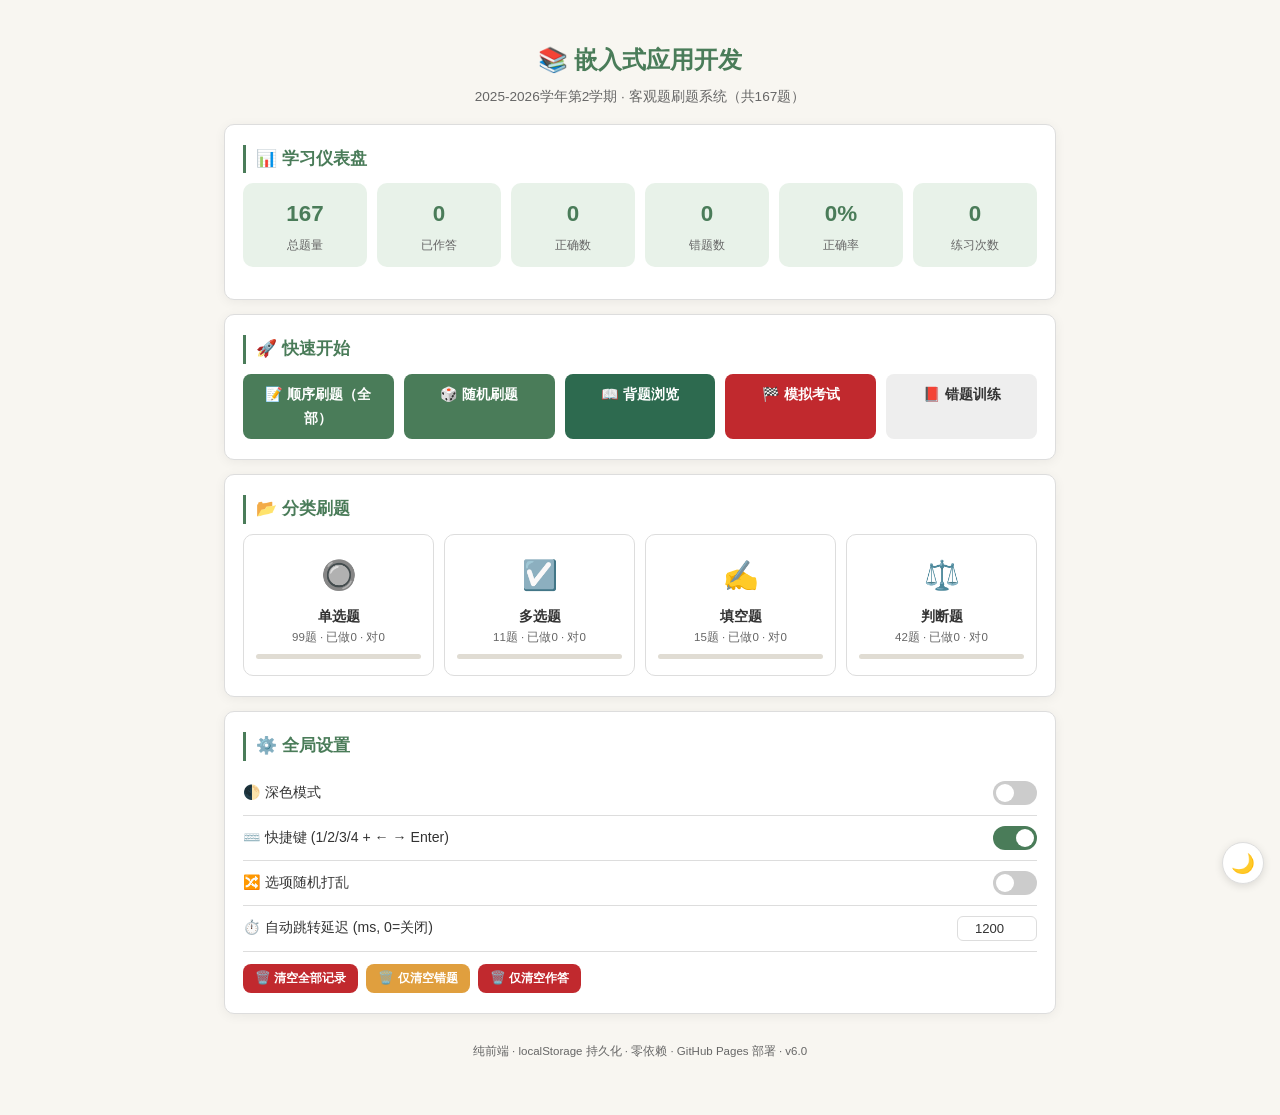
==== commit 4f7894ff: "自定义修改更新" ====
--- a/index.html
+++ b/index.html
@@ -12,8 +12,7 @@
       <h1>📚 嵌入式应用开发</h1>
       <p class="subtitle">2025-2026学年第2学期 · 客观题刷题系统（共167题）</p>
     </header>
-
-    <!-- 统计仪表盘 -->
+    <!-- 统计仪表盘 v6.0（已移除正确率趋势图） -->
     <div class="card">
       <h2>📊 学习仪表盘</h2>
       <div class="stat-grid" id="statGrid">
@@ -24,11 +23,7 @@
         <div class="stat-item"><div class="stat-num" id="stAccuracy">0%</div><div class="stat-label">正确率</div></div>
         <div class="stat-item"><div class="stat-num" id="stSessions">0</div><div class="stat-label">练习次数</div></div>
       </div>
-      <!-- 趋势图 v2.0 -->
-      <h3 style="margin-top:12px;">📈 正确率趋势</h3>
-      <canvas class="trend-chart" id="trendChart" width="600" height="180"></canvas>
     </div>
-
     <!-- 快速开始 -->
     <div class="card">
       <h2>🚀 快速开始</h2>
@@ -40,14 +35,12 @@
         <a href="wrong.html" class="btn btn-secondary btn-block">📕 错题训练 <span id="wrongBadge" class="badge badge-danger" style="display:none;">0</span></a>
       </div>
     </div>
-
     <!-- 分类入口 -->
     <div class="card">
       <h2>📂 分类刷题</h2>
       <div class="type-grid" id="typeGrid"></div>
     </div>
-
-    <!-- 全局设置 v2.0 -->
+    <!-- 全局设置 v6.0（已移除趋势图相关描述） -->
     <div class="card">
       <h2>⚙️ 全局设置</h2>
       <div class="setting-row">
@@ -66,39 +59,14 @@
         <label>⏱️ 自动跳转延迟 (ms, 0=关闭)</label>
         <input type="number" class="inline-input" id="autoJumpDelay" value="1200" min="0" max="5000" step="100" onchange="updateAutoJump(this.value)" style="width:80px;">
       </div>
-      <div class="setting-row">
-        <label>🔄 间隔重复强度 (1-10)</label>
-        <input type="range" id="spacedIntensity" min="1" max="10" value="3" onchange="updateSpIntensity(this.value)">
-        <span id="intensityLabel">3</span>
-      </div>
-      <div class="setting-row">
-        <label>🎯 错题正确率阈值 ≤ </label>
-        <input type="number" class="inline-input" id="wrongThreshold" value="50" min="0" max="100" onchange="updateWrongThreshold(this.value)" style="width:60px;"> %
-        <span class="desc">仅正确率≤阈值的错题纳入复习</span>
-      </div>
-      <div class="setting-row">
-        <label>📌 间隔重复插入模式</label>
-        <select id="insertMode" onchange="updateInsertMode(this.value)" style="padding:5px 8px;border:1px solid var(--border);border-radius:6px;background:var(--card);color:var(--text);font-size:.78rem;">
-          <option value="replace">替换模式（总量不变）</option>
-          <option value="append">追加模式（总量增加）</option>
-        </select>
-      </div>
-      <div class="setting-row">
-        <label>📋 复习优先级</label>
-        <div style="display:flex;gap:12px;font-size:.78rem;">
-          <label><input type="checkbox" id="prefRecent" checked onchange="updatePriority()"> 优先本次错题</label>
-          <label><input type="checkbox" id="prefAllHistory" checked onchange="updatePriority()"> 优先全部历史</label>
-        </div>
-      </div>
       <div class="btn-group mt-12">
         <button class="btn btn-danger btn-sm" onclick="confirmClear('all')">🗑️ 清空全部记录</button>
         <button class="btn btn-warn btn-sm" onclick="confirmClear('wrong')">🗑️ 仅清空错题</button>
         <button class="btn btn-danger btn-sm" onclick="confirmClear('answers')">🗑️ 仅清空作答</button>
       </div>
     </div>
-    <footer class="footer"><p>纯前端 · localStorage 持久化 · 零依赖 · GitHub Pages 部署 · v2.0</p></footer>
+    <footer class="footer"><p>纯前端 · localStorage 持久化 · 零依赖 · GitHub Pages 部署 · v6.0</p></footer>
   </div>
-
   <!-- 确认弹窗 -->
   <div class="modal-overlay" id="confirmModal" style="display:none;">
     <div class="modal-box">
@@ -110,7 +78,6 @@
       </div>
     </div>
   </div>
-
   <script src="js/question.js"></script>
   <script src="js/storage.js"></script>
   <script src="js/common.js"></script>
@@ -118,43 +85,20 @@
   <script>
     Storage.init();
     DarkMode.init();
-
-    // ========== 同步设置面板 v2.0 ==========
+    // ========== 同步设置面板 v6.0 ==========
     (function() {
       const pref = Storage.getPref();
       document.getElementById('darkSwitch').checked = pref.darkMode || false;
       document.getElementById('hkSwitch').checked = pref.hotkeyEnabled !== false;
       document.getElementById('randomOptSwitch').checked = pref.randomOptions || false;
       document.getElementById('autoJumpDelay').value = pref.autoJumpDelay !== undefined ? pref.autoJumpDelay : 1200;
-      document.getElementById('spacedIntensity').value = pref.spacedIntensity || 3;
-      document.getElementById('intensityLabel').textContent = pref.spacedIntensity || 3;
-      document.getElementById('wrongThreshold').value = pref.wrongThreshold !== undefined ? pref.wrongThreshold : 50;
-      document.getElementById('insertMode').value = pref.insertMode || 'append';
-      document.getElementById('prefRecent').checked = pref.preferRecentWrongs !== false;
-      document.getElementById('prefAllHistory').checked = pref.preferAllHistoryWrongs !== false;
     })();
-
     // ========== 设置回调 ==========
     window.toggleHotkey = function(v) { Storage.setPref({ hotkeyEnabled: v }); };
     window.toggleRandomOpt = function(v) { Storage.setPref({ randomOptions: v }); };
     window.updateAutoJump = function(v) {
       Storage.setPref({ autoJumpDelay: parseInt(v) || 0 });
     };
-    window.updateSpIntensity = function(v) {
-      document.getElementById('intensityLabel').textContent = v;
-      Storage.setPref({ spacedIntensity: parseInt(v) });
-    };
-    window.updateWrongThreshold = function(v) {
-      Storage.setPref({ wrongThreshold: Math.max(0, Math.min(100, parseInt(v) || 50)) });
-    };
-    window.updateInsertMode = function(v) { Storage.setPref({ insertMode: v }); };
-    window.updatePriority = function() {
-      Storage.setPref({
-        preferRecentWrongs: document.getElementById('prefRecent').checked,
-        preferAllHistoryWrongs: document.getElementById('prefAllHistory').checked
-      });
-    };
-
     // ========== 确认弹窗 ==========
     let clearTarget = '';
     window.confirmClear = function(type) {
@@ -166,7 +110,7 @@
         msg.textContent = '⚠️ 确定要清空所有作答记录、错题本和统计数据吗？此操作不可恢复！';
       } else if (type === 'wrong') {
         title.textContent = '清空错题本';
-        msg.textContent = '确定清空所有错题记录和间隔重复数据吗？作答记录保留。';
+        msg.textContent = '确定清空所有错题记录吗？作答记录保留。';
       } else if (type === 'answers') {
         title.textContent = '清空作答记录';
         msg.textContent = '确定清空全部作答记录吗？错题本保留。';
@@ -180,19 +124,16 @@
         Storage.clearAllWrong();
         Storage.clearProgress();
         localStorage.removeItem('eq_global_stats');
-        localStorage.removeItem('eq_spaced_repeat');
         localStorage.removeItem('eq_q_meta');
       } else if (clearTarget === 'wrong') {
         Storage.clearAllWrong();
-        localStorage.removeItem('eq_spaced_repeat');
       } else if (clearTarget === 'answers') {
         Storage.clearAllAnswers();
       }
       document.getElementById('confirmModal').style.display = 'none';
       location.reload();
     };
-
-    // ========== 仪表盘渲染 v2.0 ==========
+    // ========== 仪表盘渲染 v6.0（已移除趋势图） ==========
     (function renderDashboard() {
       let answered = 0, correct = 0;
       questionList.forEach(q => {
@@ -211,20 +152,10 @@
         answered > 0 ? (correct / answered * 100).toFixed(1) + '%' : '0%';
       const stats = Storage.getStats();
       document.getElementById('stSessions').textContent = stats.totalSessions || 0;
-
       // 错题徽章
       const wb = document.getElementById('wrongBadge');
       if (wrongCount > 0) { wb.style.display = 'inline-block'; wb.textContent = wrongCount; }
       else wb.style.display = 'none';
-
-      // v2.0: 趋势图（Canvas resize 后立即绘制）
-      const canvas = document.getElementById('trendChart');
-      if (stats.accuracyHistory && stats.accuracyHistory.length > 0) {
-        App.drawTrendChart(canvas, stats.accuracyHistory);
-      } else {
-        App.drawTrendChart(canvas, []);
-      }
-
       // 题型入口
       const grid = document.getElementById('typeGrid');
       const types = ['radio', 'checkbox', 'fill', 'judge'];
@@ -245,4 +176,4 @@
     })();
   </script>
 </body>
-</html>
+</html>
--- a/css/style.css
+++ b/css/style.css
@@ -33,6 +33,7 @@
 .btn-primary{background:var(--primary);color:#fff}.btn-primary:hover{opacity:.85}
 .btn-secondary{background:var(--btn-bg);color:var(--text)}.btn-secondary:hover{background:var(--btn-hover)}
 .btn-danger{background:var(--danger);color:#fff}.btn-danger:hover{opacity:.85}
+.btn-warning{background:#e09f3e;color:#fff}.btn-warning:hover{opacity:.85}
 .btn-success{background:var(--success);color:#fff}.btn-success:hover{opacity:.85}
 .btn-sm{padding:6px 12px;font-size:.78rem}.btn-block{display:block;width:100%}
 .btn-group{display:flex;flex-wrap:wrap;gap:8px}
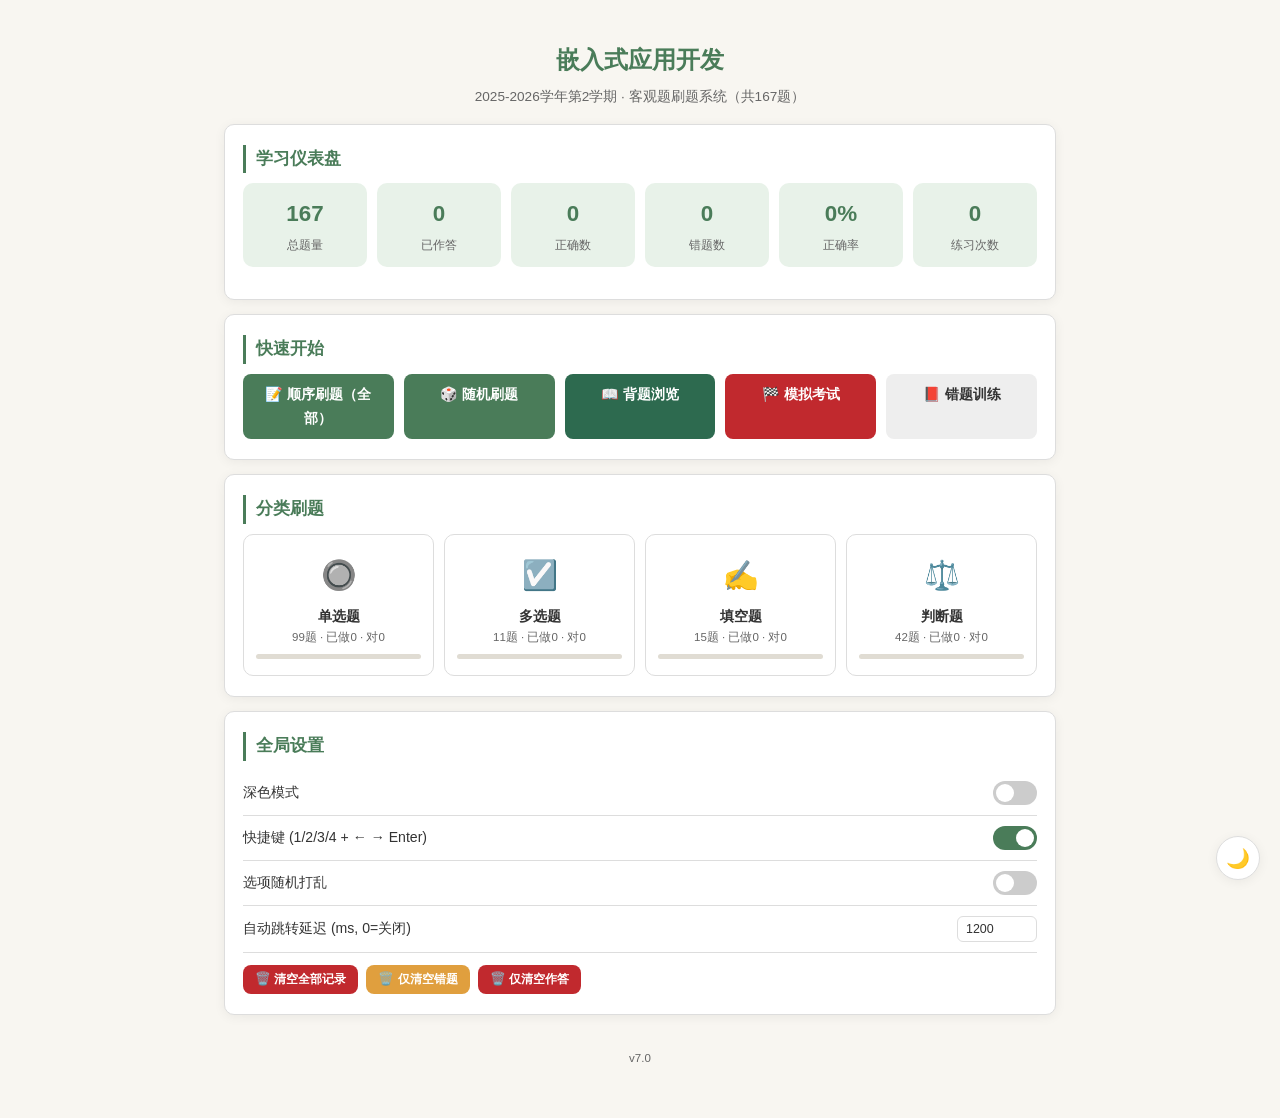
==== commit b449b1d5: "重构：清理冗余文件，更新新版代码" ====
--- a/index.html
+++ b/index.html
@@ -9,82 +9,84 @@
 <body>
   <div class="container">
     <header class="header">
-      <h1>📚 嵌入式应用开发</h1>
-      <p class="subtitle">2025-2026学年第2学期 · 客观题刷题系统（共167题）</p>
+      <h1 data-i18n="appTitle">📚 嵌入式应用开发</h1>
+      <p class="subtitle" data-i18n="subtitle">2025-2026学年第2学期 · 客观题刷题系统（共167题）</p>
     </header>
     <!-- 统计仪表盘 v6.0（已移除正确率趋势图） -->
     <div class="card">
-      <h2>📊 学习仪表盘</h2>
+      <h2 data-i18n="dashboard">📊 学习仪表盘</h2>
       <div class="stat-grid" id="statGrid">
-        <div class="stat-item"><div class="stat-num" id="stTotal">167</div><div class="stat-label">总题量</div></div>
-        <div class="stat-item"><div class="stat-num" id="stAnswered">0</div><div class="stat-label">已作答</div></div>
-        <div class="stat-item"><div class="stat-num" id="stCorrect">0</div><div class="stat-label">正确数</div></div>
-        <div class="stat-item"><div class="stat-num" id="stWrong">0</div><div class="stat-label">错题数</div></div>
-        <div class="stat-item"><div class="stat-num" id="stAccuracy">0%</div><div class="stat-label">正确率</div></div>
-        <div class="stat-item"><div class="stat-num" id="stSessions">0</div><div class="stat-label">练习次数</div></div>
+        <div class="stat-item"><div class="stat-num" id="stTotal">167</div><div class="stat-label" data-i18n="totalQuestions">总题量</div></div>
+        <div class="stat-item"><div class="stat-num" id="stAnswered">0</div><div class="stat-label" data-i18n="answered">已作答</div></div>
+        <div class="stat-item"><div class="stat-num" id="stCorrect">0</div><div class="stat-label" data-i18n="correctCount">正确数</div></div>
+        <div class="stat-item"><div class="stat-num" id="stWrong">0</div><div class="stat-label" data-i18n="wrongCount">错题数</div></div>
+        <div class="stat-item"><div class="stat-num" id="stAccuracy">0%</div><div class="stat-label" data-i18n="accuracy">正确率</div></div>
+        <div class="stat-item"><div class="stat-num" id="stSessions">0</div><div class="stat-label" data-i18n="sessionCount">练习次数</div></div>
       </div>
     </div>
     <!-- 快速开始 -->
     <div class="card">
-      <h2>🚀 快速开始</h2>
+      <h2 data-i18n="quickStart">🚀 快速开始</h2>
       <div style="display:grid;grid-template-columns:repeat(auto-fit,minmax(130px,1fr));gap:10px;">
-        <a href="exam.html?type=all" class="btn btn-primary btn-block">📝 顺序刷题（全部）</a>
-        <a href="exam.html?type=all&random=1" class="btn btn-primary btn-block">🎲 随机刷题</a>
-        <a href="exam.html?type=all&mode=review" class="btn btn-success btn-block">📖 背题浏览</a>
-        <a href="exam.html?type=all&mode=exam" class="btn btn-danger btn-block">🏁 模拟考试</a>
-        <a href="wrong.html" class="btn btn-secondary btn-block">📕 错题训练 <span id="wrongBadge" class="badge badge-danger" style="display:none;">0</span></a>
+        <a href="exam.html?type=all" class="btn btn-primary btn-block">📝 <span data-i18n="sequentialAll">顺序刷题（全部）</span></a>
+        <a href="exam.html?type=all&random=1" class="btn btn-primary btn-block">🎲 <span data-i18n="randomQuiz">随机刷题</span></a>
+        <a href="exam.html?type=all&mode=review" class="btn btn-success btn-block">📖 <span data-i18n="reviewBrowse">背题浏览</span></a>
+        <a href="exam.html?type=all&mode=exam" class="btn btn-danger btn-block">🏁 <span data-i18n="mockExam">模拟考试</span></a>
+        <a href="wrong.html" class="btn btn-secondary btn-block">📕 <span data-i18n="wrongTraining">错题训练</span> <span id="wrongBadge" class="badge badge-danger" style="display:none;">0</span></a>
       </div>
     </div>
     <!-- 分类入口 -->
     <div class="card">
-      <h2>📂 分类刷题</h2>
+      <h2 data-i18n="categoryQuiz">📂 分类刷题</h2>
       <div class="type-grid" id="typeGrid"></div>
     </div>
     <!-- 全局设置 v6.0（已移除趋势图相关描述） -->
     <div class="card">
-      <h2>⚙️ 全局设置</h2>
+      <h2 data-i18n="settings">⚙️ 全局设置</h2>
       <div class="setting-row">
-        <label>🌓 深色模式</label>
+        <label data-i18n="darkMode">🌓 深色模式</label>
         <label class="toggle-sw"><input type="checkbox" id="darkSwitch" onchange="DarkMode.toggle()"><span class="toggle-slider"></span></label>
       </div>
       <div class="setting-row">
-        <label>⌨️ 快捷键 (1/2/3/4 + ← → Enter)</label>
+        <label data-i18n="hotkey">⌨️ 快捷键 (1/2/3/4 + ← → Enter)</label>
         <label class="toggle-sw"><input type="checkbox" id="hkSwitch" checked onchange="toggleHotkey(this.checked)"><span class="toggle-slider"></span></label>
       </div>
       <div class="setting-row">
-        <label>🔀 选项随机打乱</label>
+        <label data-i18n="randomOptions">🔀 选项随机打乱</label>
         <label class="toggle-sw"><input type="checkbox" id="randomOptSwitch" onchange="toggleRandomOpt(this.checked)"><span class="toggle-slider"></span></label>
       </div>
       <div class="setting-row">
-        <label>⏱️ 自动跳转延迟 (ms, 0=关闭)</label>
+        <label data-i18n="autoJumpDelay">⏱️ 自动跳转延迟 (ms, 0=关闭)</label>
         <input type="number" class="inline-input" id="autoJumpDelay" value="1200" min="0" max="5000" step="100" onchange="updateAutoJump(this.value)" style="width:80px;">
       </div>
       <div class="btn-group mt-12">
-        <button class="btn btn-danger btn-sm" onclick="confirmClear('all')">🗑️ 清空全部记录</button>
-        <button class="btn btn-warn btn-sm" onclick="confirmClear('wrong')">🗑️ 仅清空错题</button>
-        <button class="btn btn-danger btn-sm" onclick="confirmClear('answers')">🗑️ 仅清空作答</button>
+        <button class="btn btn-danger btn-sm" onclick="confirmClear('all')">🗑️ <span data-i18n="clearAllRecords">清空全部记录</span></button>
+        <button class="btn btn-warn btn-sm" onclick="confirmClear('wrong')">🗑️ <span data-i18n="clearWrongOnly">仅清空错题</span></button>
+        <button class="btn btn-danger btn-sm" onclick="confirmClear('answers')">🗑️ <span data-i18n="clearAnswersOnly">仅清空作答</span></button>
       </div>
     </div>
-    <footer class="footer"><p>纯前端 · localStorage 持久化 · 零依赖 · GitHub Pages 部署 · v6.0</p></footer>
+    <footer class="footer"><p data-i18n="version">纯前端 · localStorage 持久化 · 零依赖 · GitHub Pages 部署 · v6.0</p></footer>
   </div>
   <!-- 确认弹窗 -->
   <div class="modal-overlay" id="confirmModal" style="display:none;">
     <div class="modal-box">
-      <h3 id="confirmTitle">确认操作</h3>
+      <h3 id="confirmTitle" data-i18n="confirmTitle">确认操作</h3>
       <p id="confirmMsg"></p>
       <div class="modal-actions">
-        <button class="btn btn-secondary btn-sm" onclick="closeModal()">取消</button>
-        <button class="btn btn-danger btn-sm" id="confirmOk" onclick="execClear()">确认清除</button>
+        <button class="btn btn-secondary btn-sm" onclick="closeModal()"><span data-i18n="cancel">取消</span></button>
+        <button class="btn btn-danger btn-sm" id="confirmOk" onclick="execClear()"><span data-i18n="confirmClear">确认清除</span></button>
       </div>
     </div>
   </div>
   <script src="js/question.js"></script>
   <script src="js/storage.js"></script>
+  <script src="js/i18n.js"></script>
   <script src="js/common.js"></script>
   <script src="js/darkmode.js"></script>
   <script>
     Storage.init();
     DarkMode.init();
+    I18N.applyToDOM();
     // ========== 同步设置面板 v6.0 ==========
     (function() {
       const pref = Storage.getPref();
--- a/css/style.css
+++ b/css/style.css
@@ -1,6 +1,7 @@
 /* ============================================
-   嵌入式应用开发刷题系统 - 完整样式表
-   浅色主题 + 深色主题 + 响应式
+   embed-quiz v7.0 - 完整样式表
+   浅色主题 + 深色主题 + 响应式 + eq- 前缀隔离
+   避免与宿主页面样式/事件冲突
    ============================================ */
 :root {
   --bg: #f8f6f1; --card: #ffffff; --text: #333333; --text2: #666666;
@@ -20,9 +21,175 @@
   --warn: #fbbf24; --warn-bg: #3b2e0a; --border: #3a3a5c; --shadow: 0 2px 12px rgba(0,0,0,0.3);
   --toolbar-bg: #252547; --btn-bg: #333355; --btn-hover: #444466;
 }
+/* ====== reset ====== */
 *,*::before,*::after{box-sizing:border-box;margin:0;padding:0}
 html{font-size:16px;scroll-behavior:smooth}
 body{font-family:var(--font);background:var(--bg);color:var(--text);line-height:1.7;min-height:100vh;transition:background .3s,color .3s}
+.eq-container{max-width:var(--max-w);margin:0 auto;padding:16px 14px 40px}
+/* ====== header ====== */
+.eq-header{text-align:center;padding:24px 12px 16px}
+.eq-header h1{font-size:1.5rem;font-weight:700;color:var(--primary);margin-bottom:4px}
+.eq-subtitle{font-size:.85rem;color:var(--text2)}
+/* ====== card ====== */
+.eq-card{background:var(--card);border:1px solid var(--border);border-radius:var(--radius);box-shadow:var(--shadow);padding:20px 18px;margin-bottom:14px;transition:background .3s,border-color .3s}
+.eq-card h2,.eq-card h3{font-size:1.05rem;margin-bottom:10px;color:var(--primary);border-left:3px solid var(--primary);padding-left:10px}
+/* ====== buttons ====== */
+.eq-btn{display:inline-block;padding:9px 18px;border:none;border-radius:8px;font-size:.88rem;font-weight:600;cursor:pointer;text-decoration:none;text-align:center;transition:all .15s;font-family:var(--font)}
+.eq-btn-primary{background:var(--primary);color:#fff}.eq-btn-primary:hover{opacity:.85}
+.eq-btn-secondary{background:var(--btn-bg);color:var(--text)}.eq-btn-secondary:hover{background:var(--btn-hover)}
+.eq-btn-danger{background:var(--danger);color:#fff}.eq-btn-danger:hover{opacity:.85}
+.eq-btn-warn{background:#e09f3e;color:#fff}.eq-btn-warn:hover{opacity:.85}
+.eq-btn-success{background:var(--success);color:#fff}.eq-btn-success:hover{opacity:.85}
+.eq-btn-sm{padding:6px 12px;font-size:.78rem}.eq-btn-block{display:block;width:100%}
+.eq-btn-group{display:flex;flex-wrap:wrap;gap:8px}
+/* ====== stats grid ====== */
+.eq-stat-grid{display:grid;grid-template-columns:repeat(auto-fit,minmax(90px,1fr));gap:10px;margin-bottom:12px}
+.eq-stat-item{text-align:center;padding:12px 6px;background:var(--primary-light);border-radius:var(--radius)}
+.eq-stat-num{font-size:1.4rem;font-weight:700;color:var(--primary)}
+.eq-stat-label{font-size:.72rem;color:var(--text2);margin-top:2px}
+/* ====== type cards ====== */
+.eq-type-grid{display:grid;grid-template-columns:repeat(auto-fit,minmax(130px,1fr));gap:10px}
+.eq-type-card{display:block;background:var(--card);border:1px solid var(--border);border-radius:var(--radius);padding:16px 12px;text-align:center;text-decoration:none;color:var(--text);transition:transform .15s,box-shadow .15s}
+.eq-type-card:hover{transform:translateY(-2px);box-shadow:0 4px 16px rgba(0,0,0,.1)}
+.eq-type-icon{font-size:1.8rem;margin-bottom:4px}
+.eq-type-name{font-weight:600;font-size:.9rem}
+.eq-type-count{font-size:.72rem;color:var(--text2)}
+.eq-type-progress{height:5px;background:#e0dcd3;border-radius:3px;overflow:hidden;margin-top:6px}
+.eq-type-progress .eq-fill-bar{height:100%;background:var(--primary);border-radius:3px;transition:width .3s}
+/* ====== toolbar ====== */
+.eq-toolbar{display:flex;flex-wrap:wrap;gap:8px;align-items:center;padding:10px 0;border-bottom:1px solid var(--border);margin-bottom:12px;background:var(--toolbar-bg);position:sticky;top:0;z-index:100}
+.eq-toolbar .eq-filter-group{display:flex;gap:4px;flex-wrap:wrap}
+.eq-toolbar .eq-tool-actions{margin-left:auto;display:flex;gap:8px;align-items:center;flex-wrap:wrap}
+/* ====== filter / type / mode buttons ====== */
+.eq-type-btn,.eq-mode-tab{padding:5px 12px;border:1px solid var(--border);border-radius:18px;background:var(--card);font-size:.78rem;cursor:pointer;white-space:nowrap;color:var(--text);transition:all .15s}
+.eq-type-btn.active,.eq-mode-tab.active{background:var(--primary);color:#fff;border-color:var(--primary)}
+/* ====== progress bar ====== */
+.eq-progress-bar{width:100%;height:8px;background:#e0dcd3;border-radius:4px;overflow:hidden;margin-bottom:8px}
+.eq-progress-bar .eq-progress-fill{height:100%;background:var(--primary);border-radius:4px;transition:width .3s}
+.eq-progress-text{font-size:.8rem;color:var(--text2);margin-bottom:8px;display:flex;justify-content:space-between}
+/* ====== question card ====== */
+.eq-q-card{background:var(--card);border:2px solid var(--border);border-radius:var(--radius);box-shadow:var(--shadow);padding:20px 18px;margin-bottom:12px;min-height:180px;transition:border-color .2s}
+.eq-q-card.eq-correct{border-color:var(--success);background:var(--success-bg)}
+.eq-q-card.eq-wrong{border-color:var(--danger);background:var(--danger-bg)}
+.eq-q-header{display:flex;justify-content:space-between;align-items:center;margin-bottom:10px}
+.eq-q-badge{font-size:.72rem;background:var(--primary-light);color:var(--primary);padding:2px 10px;border-radius:10px;font-weight:600}
+.eq-q-id{font-size:.8rem;color:var(--text2)}
+.eq-q-index{font-weight:600;color:var(--primary);margin-right:8px}
+.eq-q-type{font-size:.75rem;background:var(--btn-bg);padding:2px 8px;border-radius:10px;margin-right:6px}
+.eq-q-text{font-size:.98rem;font-weight:500;line-height:1.7;word-break:break-word}
+.eq-q-title{font-size:.98rem;font-weight:500;margin-bottom:10px;line-height:1.7;word-break:break-word}
+.eq-q-img-wrap{text-align:center;margin-bottom:10px}
+.eq-q-img-wrap img{max-width:100%;max-height:350px;border-radius:6px;border:1px solid var(--border)}
+/* ====== options list (eq- prefixed) ====== */
+.eq-options-list{list-style:none;display:flex;flex-direction:column;gap:7px;margin-bottom:12px}
+.eq-opt-item{display:flex;align-items:flex-start;gap:10px;padding:10px 14px;border:1px solid var(--border);border-radius:8px;cursor:pointer;transition:all .15s;background:var(--card)}
+.eq-opt-item:hover{background:var(--btn-bg)}
+.eq-opt-item.eq-selected{background:var(--primary-light);border-color:var(--primary)}
+.eq-opt-item.eq-correct-opt{background:var(--success-bg);border-color:var(--success)}
+.eq-opt-item.eq-wrong-opt{background:var(--danger-bg);border-color:var(--danger)}
+.eq-opt-letter{font-weight:700;min-width:22px;color:var(--primary);font-size:.9rem}
+.eq-opt-text{flex:1;word-break:break-word;font-size:.9rem}
+/* ====== fill area ====== */
+.eq-fill-area textarea{width:100%;min-height:72px;padding:10px;border:1px solid var(--border);border-radius:8px;font-family:var(--font);font-size:.9rem;resize:vertical;background:var(--card);color:var(--text)}
+.eq-fill-area textarea:focus{outline:none;border-color:var(--primary)}
+.eq-fill-hint{font-size:.72rem;color:var(--text2);margin-top:3px}
+/* ====== judge buttons ====== */
+.eq-judge-actions{display:flex;gap:10px;margin-bottom:12px}
+.eq-judge-btn{flex:1;padding:11px;border:2px solid var(--border);border-radius:8px;font-size:.95rem;font-weight:600;cursor:pointer;background:var(--card);color:var(--text);transition:all .15s}
+.eq-judge-btn:hover{background:var(--btn-bg)}
+.eq-judge-btn.eq-sel-right{border-color:var(--success);background:var(--success-bg);color:var(--success)}
+.eq-judge-btn.eq-sel-wrong{border-color:var(--danger);background:var(--danger-bg);color:var(--danger)}
+/* ====== answer box ====== */
+.eq-answer-box{margin-top:10px;padding:12px 14px;background:var(--primary-light);border-radius:8px;border-left:3px solid var(--primary);font-size:.85rem}
+.eq-answer-box .eq-ref{font-weight:600;color:var(--primary)}
+.eq-answer-box .eq-user{color:var(--text2)}
+/* ====== note & tags ====== */
+.eq-note-area{margin-top:10px}
+.eq-note-area textarea{width:100%;min-height:50px;padding:8px;border:1px solid var(--border);border-radius:6px;font-size:.82rem;resize:vertical;background:var(--card);color:var(--text);font-family:var(--font)}
+.eq-note-area textarea:focus{outline:none;border-color:var(--primary)}
+.eq-tag-area{display:flex;flex-wrap:wrap;gap:6px;margin-top:8px;align-items:center}
+.eq-tag{display:inline-block;padding:3px 10px;border-radius:12px;font-size:.72rem;cursor:pointer;border:1px solid var(--border);background:var(--btn-bg);color:var(--text);transition:all .15s}
+.eq-tag.eq-tag-active{background:var(--primary);color:#fff;border-color:var(--primary)}
+.eq-tag.eq-tag-add{border-style:dashed;background:none;color:var(--text2)}
+.eq-tag.eq-tag-star{background:var(--warn-bg);border-color:var(--warn);color:var(--warn)}
+/* ====== answer sheet ====== */
+.eq-sheet-grid{display:flex;flex-wrap:wrap;gap:4px;margin-bottom:10px}
+.eq-sheet-item{width:32px;height:32px;display:flex;align-items:center;justify-content:center;border-radius:6px;font-size:.7rem;font-weight:600;cursor:pointer;border:1px solid var(--border);transition:all .15s;color:var(--text);background:var(--card)}
+.eq-sheet-item:hover{transform:scale(1.1)}
+.eq-sheet-item.eq-done-correct{background:var(--success-bg);border-color:var(--success);color:var(--success)}
+.eq-sheet-item.eq-done-wrong{background:var(--danger-bg);border-color:var(--danger);color:var(--danger)}
+.eq-sheet-item.eq-current{border-width:2px;border-color:var(--primary);box-shadow:0 0 0 2px var(--primary-light)}
+/* ====== nav row ====== */
+.eq-nav-row{display:flex;gap:8px;flex-wrap:wrap;align-items:center;margin-top:8px}
+.eq-nav-info{margin-left:auto;font-size:.8rem;color:var(--text2)}
+/* ====== modal ====== */
+.eq-modal-overlay{position:fixed;top:0;left:0;right:0;bottom:0;background:rgba(0,0,0,.4);z-index:999;display:flex;align-items:center;justify-content:center}
+.eq-modal-box{background:var(--card);border-radius:var(--radius);padding:24px;max-width:420px;width:90%;box-shadow:0 8px 30px rgba(0,0,0,.2);color:var(--text)}
+.eq-modal-box h3{margin-bottom:12px;border:none;padding:0;font-size:1.1rem}
+.eq-modal-box p{margin-bottom:14px;font-size:.88rem;color:var(--text2)}
+.eq-modal-actions{display:flex;gap:10px;justify-content:flex-end}
+/* ====== toggle switch ====== */
+.eq-toggle-sw{position:relative;display:inline-block;width:44px;height:24px}
+.eq-toggle-sw input{opacity:0;width:0;height:0}
+.eq-toggle-slider{position:absolute;cursor:pointer;top:0;left:0;right:0;bottom:0;background:#ccc;border-radius:24px;transition:.3s}
+.eq-toggle-slider:before{content:"";position:absolute;height:18px;width:18px;left:3px;bottom:3px;background:#fff;border-radius:50%;transition:.3s}
+input:checked+.eq-toggle-slider{background:var(--primary)}
+input:checked+.eq-toggle-slider:before{transform:translateX(20px)}
+/* ====== setting row ====== */
+.eq-setting-row{display:flex;justify-content:space-between;align-items:center;padding:10px 0;border-bottom:1px solid var(--border);flex-wrap:wrap;gap:6px}
+.eq-setting-row label{font-size:.88rem;font-weight:500}
+/* ====== dark mode toggle button ====== */
+.eq-dark-toggle{position:fixed;bottom:20px;right:20px;z-index:998;width:44px;height:44px;border-radius:50%;border:1px solid var(--border);background:var(--card);font-size:1.2rem;cursor:pointer;box-shadow:var(--shadow);transition:all .2s;display:flex;align-items:center;justify-content:center}
+.eq-dark-toggle:hover{transform:scale(1.1)}
+/* ====== wrong list ====== */
+.eq-wrong-list{list-style:none}
+.eq-wrong-item{display:flex;align-items:center;gap:8px;padding:10px 12px;border-bottom:1px solid var(--border);cursor:pointer;transition:background .15s;flex-wrap:wrap}
+.eq-wrong-item:hover{background:var(--btn-bg)}
+.eq-wi-id{font-weight:700;font-size:.85rem;min-width:36px;color:var(--primary)}
+.eq-wi-badge{font-size:.68rem;padding:1px 8px;border-radius:10px;white-space:nowrap}
+.eq-wi-badge.eq-wi-badge-wrong{background:var(--danger-bg);color:var(--danger)}
+.eq-wi-title{flex:1;font-size:.82rem;overflow:hidden;text-overflow:ellipsis;white-space:nowrap;min-width:0}
+.eq-wi-stats{font-size:.7rem;color:var(--text2);white-space:nowrap}
+.eq-wi-tags{display:flex;gap:2px;flex-wrap:wrap}
+/* ====== wrong brief ====== */
+.eq-wrong-brief{padding:8px 0;border-bottom:1px solid var(--border);font-size:.82rem}
+/* ====== report ====== */
+.eq-report-hero{text-align:center;padding:16px 0}
+.eq-score-circle{position:relative;width:160px;height:160px;margin:0 auto 12px}
+.eq-score-circle canvas{width:100%;height:100%}
+.eq-score-value{position:absolute;top:50%;left:50%;transform:translate(-50%,-50%);font-size:2rem;font-weight:700;color:var(--primary)}
+.eq-report-stats{display:grid;grid-template-columns:repeat(auto-fit,minmax(90px,1fr));gap:10px}
+/* ====== inline input ====== */
+.eq-inline-input{padding:5px 8px;border:1px solid var(--border);border-radius:6px;background:var(--card);color:var(--text);font-size:.78rem;width:80px}
+.eq-inline-select{padding:5px 8px;border:1px solid var(--border);border-radius:6px;background:var(--card);color:var(--text);font-size:.78rem}
+/* ====== toggle label ====== */
+.eq-toggle-label{font-size:.78rem;display:flex;align-items:center;gap:4px;cursor:pointer}
+/* ====== badge ====== */
+.eq-badge{display:inline-block;padding:2px 8px;border-radius:10px;font-size:.68rem;font-weight:600}
+.eq-badge-danger{background:var(--danger-bg);color:var(--danger)}
+.eq-badge-primary{background:var(--primary-light);color:var(--primary)}
+/* ====== empty state ====== */
+.eq-empty{text-align:center;padding:40px 20px;color:var(--text2)}
+.eq-empty .eq-empty-icon{font-size:3rem;margin-bottom:12px}
+/* ====== error ====== */
+.eq-error{padding:20px;text-align:center;color:var(--danger);font-size:.9rem}
+/* ====== footer ====== */
+.eq-footer{text-align:center;padding:20px 0 10px;font-size:.72rem;color:var(--text2)}
+/* ====== flex utilities ====== */
+.eq-flex-wrap{display:flex;flex-wrap:wrap;gap:8px;align-items:center}
+.eq-mt-8{margin-top:8px}.eq-mt-12{margin-top:12px}
+/* ====== 考试报告弹窗 ====== */
+.eq-exam-overlay{position:fixed;top:0;left:0;right:0;bottom:0;background:rgba(0,0,0,.5);z-index:1000;display:flex;align-items:center;justify-content:center}
+.eq-exam-report{background:var(--card);border-radius:var(--radius);padding:24px;max-width:480px;width:92%;box-shadow:0 8px 30px rgba(0,0,0,.25);text-align:center}
+.eq-exam-score{font-size:3rem;font-weight:700;color:var(--primary)}
+.eq-exam-detail{font-size:.88rem;color:var(--text2);margin:12px 0;line-height:1.8}
+/* ====== 回答状态提示 ====== */
+.eq-status-correct{color:var(--success);font-weight:600}
+.eq-status-wrong{color:var(--danger);font-weight:600}
+.eq-status-partial{color:var(--warn);font-weight:600}
+/* ============================================
+   向后兼容别名（旧页面兼容）
+   ============================================ */
 .container{max-width:var(--max-w);margin:0 auto;padding:16px 14px 40px}
 .header{text-align:center;padding:24px 12px 16px}
 .header h1{font-size:1.5rem;font-weight:700;color:var(--primary);margin-bottom:4px}
@@ -33,34 +200,30 @@
 .btn-primary{background:var(--primary);color:#fff}.btn-primary:hover{opacity:.85}
 .btn-secondary{background:var(--btn-bg);color:var(--text)}.btn-secondary:hover{background:var(--btn-hover)}
 .btn-danger{background:var(--danger);color:#fff}.btn-danger:hover{opacity:.85}
-.btn-warning{background:#e09f3e;color:#fff}.btn-warning:hover{opacity:.85}
+.btn-warn{background:#e09f3e;color:#fff}.btn-warn:hover{opacity:.85}
 .btn-success{background:var(--success);color:#fff}.btn-success:hover{opacity:.85}
 .btn-sm{padding:6px 12px;font-size:.78rem}.btn-block{display:block;width:100%}
 .btn-group{display:flex;flex-wrap:wrap;gap:8px}
-/* Stats grid */
 .stat-grid{display:grid;grid-template-columns:repeat(auto-fit,minmax(90px,1fr));gap:10px;margin-bottom:12px}
 .stat-item{text-align:center;padding:12px 6px;background:var(--primary-light);border-radius:var(--radius)}
 .stat-num{font-size:1.4rem;font-weight:700;color:var(--primary)}
 .stat-label{font-size:.72rem;color:var(--text2);margin-top:2px}
-/* Type cards */
 .type-grid{display:grid;grid-template-columns:repeat(auto-fit,minmax(130px,1fr));gap:10px}
 .type-card{display:block;background:var(--card);border:1px solid var(--border);border-radius:var(--radius);padding:16px 12px;text-align:center;text-decoration:none;color:var(--text);transition:transform .15s,box-shadow .15s}
 .type-card:hover{transform:translateY(-2px);box-shadow:0 4px 16px rgba(0,0,0,.1)}
 .type-icon{font-size:1.8rem;margin-bottom:4px}
-.type-name{font-weight:600;font-size:.9rem}.type-count{font-size:.72rem;color:var(--text2)}
+.type-name{font-weight:600;font-size:.9rem}
+.type-count{font-size:.72rem;color:var(--text2)}
 .type-progress{height:5px;background:#e0dcd3;border-radius:3px;overflow:hidden;margin-top:6px}
 .type-progress .fill-bar{height:100%;background:var(--primary);border-radius:3px;transition:width .3s}
-/* Toolbar */
 .toolbar{display:flex;flex-wrap:wrap;gap:8px;align-items:center;padding:10px 0;border-bottom:1px solid var(--border);margin-bottom:12px;background:var(--toolbar-bg);position:sticky;top:0;z-index:100}
 .filter-group{display:flex;gap:4px;flex-wrap:wrap}
 .filter-btn{padding:5px 12px;border:1px solid var(--border);border-radius:18px;background:var(--card);font-size:.78rem;cursor:pointer;white-space:nowrap;color:var(--text);transition:all .15s}
 .filter-btn.active{background:var(--primary);color:#fff;border-color:var(--primary)}
 .tool-actions{margin-left:auto;display:flex;gap:8px;align-items:center;flex-wrap:wrap}
-/* Progress bar */
 .progress-bar{width:100%;height:8px;background:#e0dcd3;border-radius:4px;overflow:hidden;margin-bottom:8px}
 .progress-bar .fill{height:100%;background:var(--primary);border-radius:4px;transition:width .3s}
 .progress-text{font-size:.8rem;color:var(--text2);margin-bottom:8px;display:flex;justify-content:space-between}
-/* Question card */
 .q-card{background:var(--card);border:2px solid var(--border);border-radius:var(--radius);box-shadow:var(--shadow);padding:20px 18px;margin-bottom:12px;min-height:180px;transition:border-color .2s}
 .q-card.correct{border-color:var(--success);background:var(--success-bg)}
 .q-card.wrong{border-color:var(--danger);background:var(--danger-bg)}
@@ -70,7 +233,6 @@
 .q-title{font-size:.98rem;font-weight:500;margin-bottom:10px;line-height:1.7;word-break:break-word}
 .q-img-wrap{text-align:center;margin-bottom:10px}
 .q-img-wrap img{max-width:100%;max-height:350px;border-radius:6px;border:1px solid var(--border)}
-/* Options */
 .options-list{list-style:none;display:flex;flex-direction:column;gap:7px;margin-bottom:12px}
 .opt-item{display:flex;align-items:flex-start;gap:10px;padding:10px 14px;border:1px solid var(--border);border-radius:8px;cursor:pointer;transition:all .15s;background:var(--card)}
 .opt-item:hover{background:var(--btn-bg)}
@@ -79,21 +241,17 @@
 .opt-item.wrong-opt{background:var(--danger-bg);border-color:var(--danger)}
 .opt-letter{font-weight:700;min-width:22px;color:var(--primary);font-size:.9rem}
 .opt-text{flex:1;word-break:break-word;font-size:.9rem}
-/* Fill */
 .fill-area textarea{width:100%;min-height:72px;padding:10px;border:1px solid var(--border);border-radius:8px;font-family:var(--font);font-size:.9rem;resize:vertical;background:var(--card);color:var(--text)}
 .fill-area textarea:focus{outline:none;border-color:var(--primary)}
 .fill-hint{font-size:.72rem;color:var(--text2);margin-top:3px}
-/* Judge */
 .judge-actions{display:flex;gap:10px;margin-bottom:12px}
 .judge-btn{flex:1;padding:11px;border:2px solid var(--border);border-radius:8px;font-size:.95rem;font-weight:600;cursor:pointer;background:var(--card);color:var(--text);transition:all .15s}
 .judge-btn:hover{background:var(--btn-bg)}
 .judge-btn.sel-right{border-color:var(--success);background:var(--success-bg);color:var(--success)}
 .judge-btn.sel-wrong{border-color:var(--danger);background:var(--danger-bg);color:var(--danger)}
-/* Answer reveal */
 .answer-box{margin-top:10px;padding:12px 14px;background:var(--primary-light);border-radius:8px;border-left:3px solid var(--primary);font-size:.85rem}
 .answer-box .ref{font-weight:600;color:var(--primary)}
 .answer-box .user{color:var(--text2)}
-/* Note & Tags */
 .note-area{margin-top:10px}
 .note-area textarea{width:100%;min-height:50px;padding:8px;border:1px solid var(--border);border-radius:6px;font-size:.82rem;resize:vertical;background:var(--card);color:var(--text);font-family:var(--font)}
 .note-area textarea:focus{outline:none;border-color:var(--primary)}
@@ -103,35 +261,27 @@
 .tag-add-btn{padding:3px 10px;font-size:.72rem;border:1px dashed var(--border);border-radius:12px;cursor:pointer;background:none;color:var(--text2)}
 .collect-btn{font-size:.88rem;cursor:pointer;padding:4px 10px;border:1px solid var(--border);border-radius:14px;background:var(--card);color:var(--text);transition:all .15s}
 .collect-btn.active{background:var(--warn-bg);border-color:var(--warn);color:var(--warn)}
-/* Answer sheet grid */
 .sheet-grid{display:flex;flex-wrap:wrap;gap:4px;margin-bottom:10px}
 .sheet-item{width:32px;height:32px;display:flex;align-items:center;justify-content:center;border-radius:6px;font-size:.7rem;font-weight:600;cursor:pointer;border:1px solid var(--border);transition:all .15s;color:var(--text);background:var(--card)}
 .sheet-item:hover{transform:scale(1.1)}
 .sheet-item.done-correct{background:var(--success-bg);border-color:var(--success);color:var(--success)}
 .sheet-item.done-wrong{background:var(--danger-bg);border-color:var(--danger);color:var(--danger)}
 .sheet-item.current{border-width:2px;border-color:var(--primary);box-shadow:0 0 0 2px var(--primary-light)}
-/* Modal */
 .modal-overlay{position:fixed;top:0;left:0;right:0;bottom:0;background:rgba(0,0,0,.4);z-index:999;display:flex;align-items:center;justify-content:center}
 .modal-box{background:var(--card);border-radius:var(--radius);padding:24px;max-width:420px;width:90%;box-shadow:0 8px 30px rgba(0,0,0,.2);color:var(--text)}
 .modal-box h3{margin-bottom:12px;border:none;padding:0;font-size:1.1rem}
 .modal-box p{margin-bottom:14px;font-size:.88rem;color:var(--text2)}
 .modal-actions{display:flex;gap:10px;justify-content:flex-end}
-/* Toggle switch */
 .toggle-sw{position:relative;display:inline-block;width:44px;height:24px}
 .toggle-sw input{opacity:0;width:0;height:0}
 .toggle-slider{position:absolute;cursor:pointer;top:0;left:0;right:0;bottom:0;background:#ccc;border-radius:24px;transition:.3s}
 .toggle-slider:before{content:"";position:absolute;height:18px;width:18px;left:3px;bottom:3px;background:#fff;border-radius:50%;transition:.3s}
 input:checked+.toggle-slider{background:var(--primary)}
 input:checked+.toggle-slider:before{transform:translateX(20px)}
-/* Nav buttons */
 .nav-row{display:flex;gap:8px;flex-wrap:wrap;align-items:center;margin-top:8px}
 .nav-info{margin-left:auto;font-size:.8rem;color:var(--text2)}
-/* Chart */
-.chart-wrap{position:relative;width:160px;height:160px;margin:0 auto 12px}
-.chart-wrap canvas{width:100%;height:100%}
-/* Trend chart */
-.trend-chart{width:100%;height:180px;border:1px solid var(--border);border-radius:8px;margin-top:8px}
-/* Wrong list */
+.setting-row{display:flex;justify-content:space-between;align-items:center;padding:10px 0;border-bottom:1px solid var(--border);flex-wrap:wrap;gap:6px}
+.setting-row label{font-size:.88rem;font-weight:500}
 .wrong-list{list-style:none}
 .wrong-item{display:flex;align-items:center;gap:8px;padding:10px 12px;border-bottom:1px solid var(--border);cursor:pointer;transition:background .15s;flex-wrap:wrap}
 .wrong-item:hover{background:var(--btn-bg)}
@@ -140,71 +290,21 @@
 .wrong-item .wi-badge.wrong-num{background:var(--danger-bg);color:var(--danger)}
 .wrong-item .wi-title{flex:1;font-size:.82rem;overflow:hidden;text-overflow:ellipsis;white-space:nowrap;min-width:0}
 .wrong-item .wi-stats{font-size:.7rem;color:var(--text2);white-space:nowrap}
-/* Sort controls */
-.sort-ctrl{display:flex;gap:6px;align-items:center;font-size:.78rem}
-.sort-ctrl select{padding:4px 8px;border:1px solid var(--border);border-radius:6px;background:var(--card);color:var(--text);font-size:.78rem}
-/* Setting panel */
-.setting-row{display:flex;justify-content:space-between;align-items:center;padding:10px 0;border-bottom:1px solid var(--border);flex-wrap:wrap;gap:6px}
-.setting-row label{font-size:.88rem;font-weight:500}
-.setting-row .desc{font-size:.72rem;color:var(--text2);width:100%}
-.setting-row input[type=range]{width:120px}
-.setting-row input[type=number]{width:70px;padding:4px 8px;border:1px solid var(--border);border-radius:6px;text-align:center;background:var(--card);color:var(--text);font-size:.82rem}
-/* Badge */
+.footer{text-align:center;padding:20px 0 10px;font-size:.72rem;color:var(--text2)}
+.inline-input{padding:5px 8px;border:1px solid var(--border);border-radius:6px;background:var(--card);color:var(--text);font-size:.78rem}
 .badge{display:inline-block;padding:2px 8px;border-radius:10px;font-size:.68rem;font-weight:600}
+.badge-danger{background:var(--danger-bg);color:var(--danger)}
 .badge-primary{background:var(--primary-light);color:var(--primary)}
-.badge-danger{background:var(--danger-bg);color:var(--danger)}
-.badge-success{background:var(--success-bg);color:var(--success)}
-.badge-warn{background:var(--warn-bg);color:var(--warn)}
-/* Empty */
-.empty{text-align:center;padding:36px 12px;color:var(--text2)}
-.empty-icon{font-size:2.5rem;margin-bottom:8px}
-/* Footer */
-.footer{text-align:center;padding:14px;font-size:.72rem;color:var(--text2)}
-/* Utility */
-.text-center{text-align:center}.mt-8{margin-top:8px}.mt-12{margin-top:12px}.mb-8{margin-bottom:8px}.mb-12{margin-bottom:12px}.flex-wrap{display:flex;flex-wrap:wrap;gap:8px;align-items:center}
-/* Report */
-.report-hero{text-align:center;padding:16px 0}
-.score-circle{width:140px;height:140px;margin:0 auto 12px;position:relative}
+.empty{text-align:center;padding:40px 20px;color:var(--text2)}
+.empty .empty-icon{font-size:3rem;margin-bottom:12px}
+.dark-toggle{position:fixed;bottom:20px;right:20px;z-index:998;width:44px;height:44px;border-radius:50%;border:1px solid var(--border);background:var(--card);font-size:1.2rem;cursor:pointer;box-shadow:var(--shadow);transition:all .2s}
+.dark-toggle:hover{transform:scale(1.1)}
+.score-circle{position:relative;width:160px;height:160px;margin:0 auto 12px}
 .score-circle canvas{width:100%;height:100%}
 .score-value{position:absolute;top:50%;left:50%;transform:translate(-50%,-50%);font-size:2rem;font-weight:700;color:var(--primary)}
-.report-stats{display:grid;grid-template-columns:repeat(auto-fit,minmax(80px,1fr));gap:8px;text-align:center;margin-top:12px}
-/* Inline inputs */
-.inline-input{padding:6px 10px;border:1px solid var(--border);border-radius:6px;font-size:.82rem;background:var(--card);color:var(--text);width:80px;text-align:center}
-.inline-input:focus{outline:none;border-color:var(--primary)}
-/* Responsive */
-@media(max-width:600px){
-  .container{padding:10px 8px 30px}
-  .header h1{font-size:1.25rem}
-  .card{padding:14px 10px}
-  .q-card{padding:14px 10px}
-  .stat-grid{grid-template-columns:repeat(3,1fr);gap:6px}
-  .type-grid{grid-template-columns:1fr 1fr;gap:8px}
-  .toolbar{flex-direction:column;align-items:flex-start}
-  .tool-actions{margin-left:0}
-  .sheet-item{width:28px;height:28px;font-size:.65rem}
-  .opt-item{padding:8px 10px}
-  .q-title{font-size:.9rem}
-}
-
-/* ===== v2.0 新增样式 ===== */
-.tag-active { background: var(--primary-light); border-color: var(--primary); color: var(--primary); font-weight: 600; }
-.tag-add { background: var(--success-bg); border-color: var(--success-border); color: var(--success); cursor: pointer; }
-.tag-star { background: #fff3cd; border-color: #e09f3e; color: #e09f3e; font-weight: 600; }
-.btn-warn { background: var(--warn); color: #fff; } .btn-warn:hover { opacity: .85; }
-.wi-tags { display: flex; gap: 2px; flex-wrap: wrap; min-width: 0; }
-.tool-actions .toggle-label { display: flex; align-items: center; gap: 4px; font-size: .78rem; cursor: pointer; }
-.tool-actions select { padding: 5px 8px; border: 1px solid var(--border); border-radius: 6px; background: var(--card); color: var(--text); font-size: .78rem; }
-/* 进度详情 */
-.progress-text { display: flex; gap: 12px; flex-wrap: wrap; font-size: .8rem; color: var(--text2); margin-bottom: 8px; }
-.progress-text span { white-space: nowrap; }
-/* 间隔重复面板 */
-#spacedPanel .flex-wrap label { display: flex; align-items: center; gap: 4px; }
-
-@media(max-width:380px){
-  .stat-grid{grid-template-columns:repeat(3,1fr)}
-  .type-grid{grid-template-columns:1fr}
-  .filter-btn{padding:4px 8px;font-size:.7rem}
-}
-/* ===== Dark mode toggle button ===== */
-.dark-toggle{position:fixed;bottom:16px;right:16px;width:42px;height:42px;border-radius:50%;background:var(--card);border:1px solid var(--border);font-size:1.2rem;cursor:pointer;z-index:200;box-shadow:0 2px 8px rgba(0,0,0,.12);display:flex;align-items:center;justify-content:center;transition:all .3s}
-.dark-toggle:hover{transform:scale(1.1)}
+.report-hero{text-align:center;padding:16px 0}
+.report-stats{display:grid;grid-template-columns:repeat(auto-fit,minmax(90px,1fr));gap:10px}
+.wrong-brief{padding:8px 0;border-bottom:1px solid var(--border);font-size:.82rem}
+.toggle-label{font-size:.78rem;display:flex;align-items:center;gap:4px;cursor:pointer}
+.flex-wrap{display:flex;flex-wrap:wrap;gap:8px;align-items:center}
+.mt-8{margin-top:8px}.mt-12{margin-top:12px}
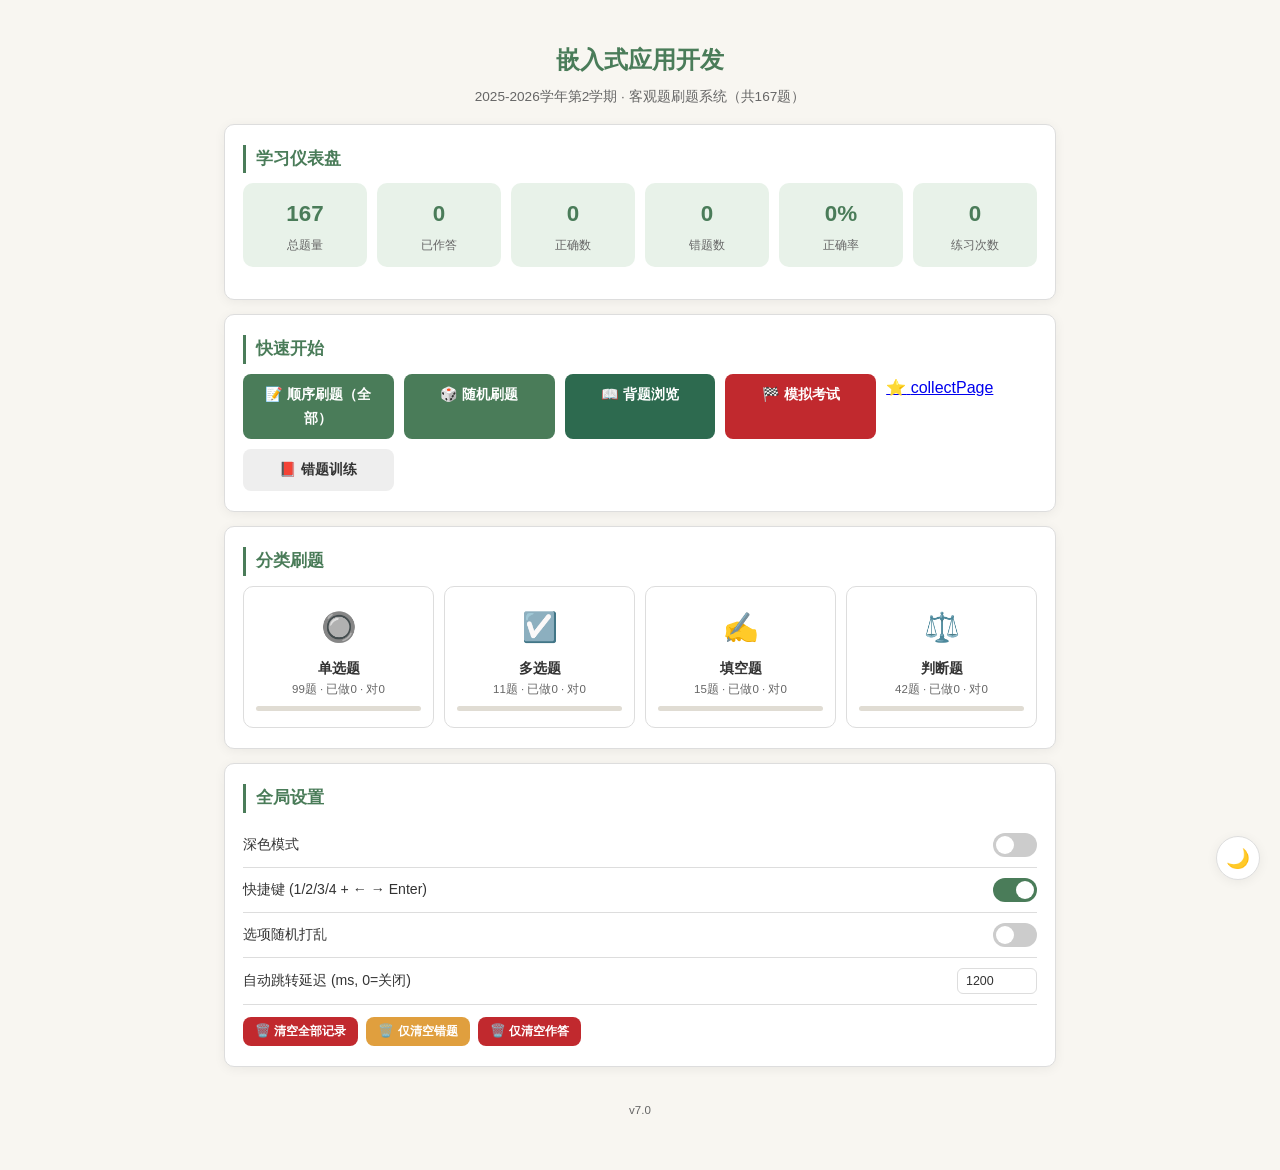
==== commit 30a28a03: "更新收藏以及修复错题训练" ====
--- a/index.html
+++ b/index.html
@@ -32,7 +32,11 @@
         <a href="exam.html?type=all&random=1" class="btn btn-primary btn-block">🎲 <span data-i18n="randomQuiz">随机刷题</span></a>
         <a href="exam.html?type=all&mode=review" class="btn btn-success btn-block">📖 <span data-i18n="reviewBrowse">背题浏览</span></a>
         <a href="exam.html?type=all&mode=exam" class="btn btn-danger btn-block">🏁 <span data-i18n="mockExam">模拟考试</span></a>
-        <a href="wrong.html" class="btn btn-secondary btn-block">📕 <span data-i18n="wrongTraining">错题训练</span> <span id="wrongBadge" class="badge badge-danger" style="display:none;">0</span></a>
+        <a href="collect.html" class="mode-card collect">
+            <span class="mode-icon">⭐</span>
+            <span class="mode-label" data-i18n="collectPage">📂 收藏夹</span>
+          </a>
+          <a href="wrong.html" class="btn btn-secondary btn-block">📕 <span data-i18n="wrongTraining">错题训练</span> <span id="wrongBadge" class="badge badge-danger" style="display:none;">0</span></a>
       </div>
     </div>
     <!-- 分类入口 -->
--- a/css/style.css
+++ b/css/style.css
@@ -76,8 +76,8 @@
 .eq-q-id{font-size:.8rem;color:var(--text2)}
 .eq-q-index{font-weight:600;color:var(--primary);margin-right:8px}
 .eq-q-type{font-size:.75rem;background:var(--btn-bg);padding:2px 8px;border-radius:10px;margin-right:6px}
-.eq-q-text{font-size:.98rem;font-weight:500;line-height:1.7;word-break:break-word}
-.eq-q-title{font-size:.98rem;font-weight:500;margin-bottom:10px;line-height:1.7;word-break:break-word}
+.eq-q-text{font-size:.98rem;font-weight:500;line-height:1.7;word-break:break-word;white-space:pre-wrap}
+.eq-q-title{font-size:.98rem;font-weight:500;margin-bottom:10px;line-height:1.7;word-break:break-word;white-space:pre-wrap}
 .eq-q-img-wrap{text-align:center;margin-bottom:10px}
 .eq-q-img-wrap img{max-width:100%;max-height:350px;border-radius:6px;border:1px solid var(--border)}
 /* ====== options list (eq- prefixed) ====== */
@@ -230,7 +230,7 @@
 .q-header{display:flex;justify-content:space-between;align-items:center;margin-bottom:10px}
 .q-badge{font-size:.72rem;background:var(--primary-light);color:var(--primary);padding:2px 10px;border-radius:10px;font-weight:600}
 .q-id{font-size:.8rem;color:var(--text2)}
-.q-title{font-size:.98rem;font-weight:500;margin-bottom:10px;line-height:1.7;word-break:break-word}
+.q-title{font-size:.98rem;font-weight:500;margin-bottom:10px;line-height:1.7;word-break:break-word;white-space:pre-wrap}
 .q-img-wrap{text-align:center;margin-bottom:10px}
 .q-img-wrap img{max-width:100%;max-height:350px;border-radius:6px;border:1px solid var(--border)}
 .options-list{list-style:none;display:flex;flex-direction:column;gap:7px;margin-bottom:12px}
